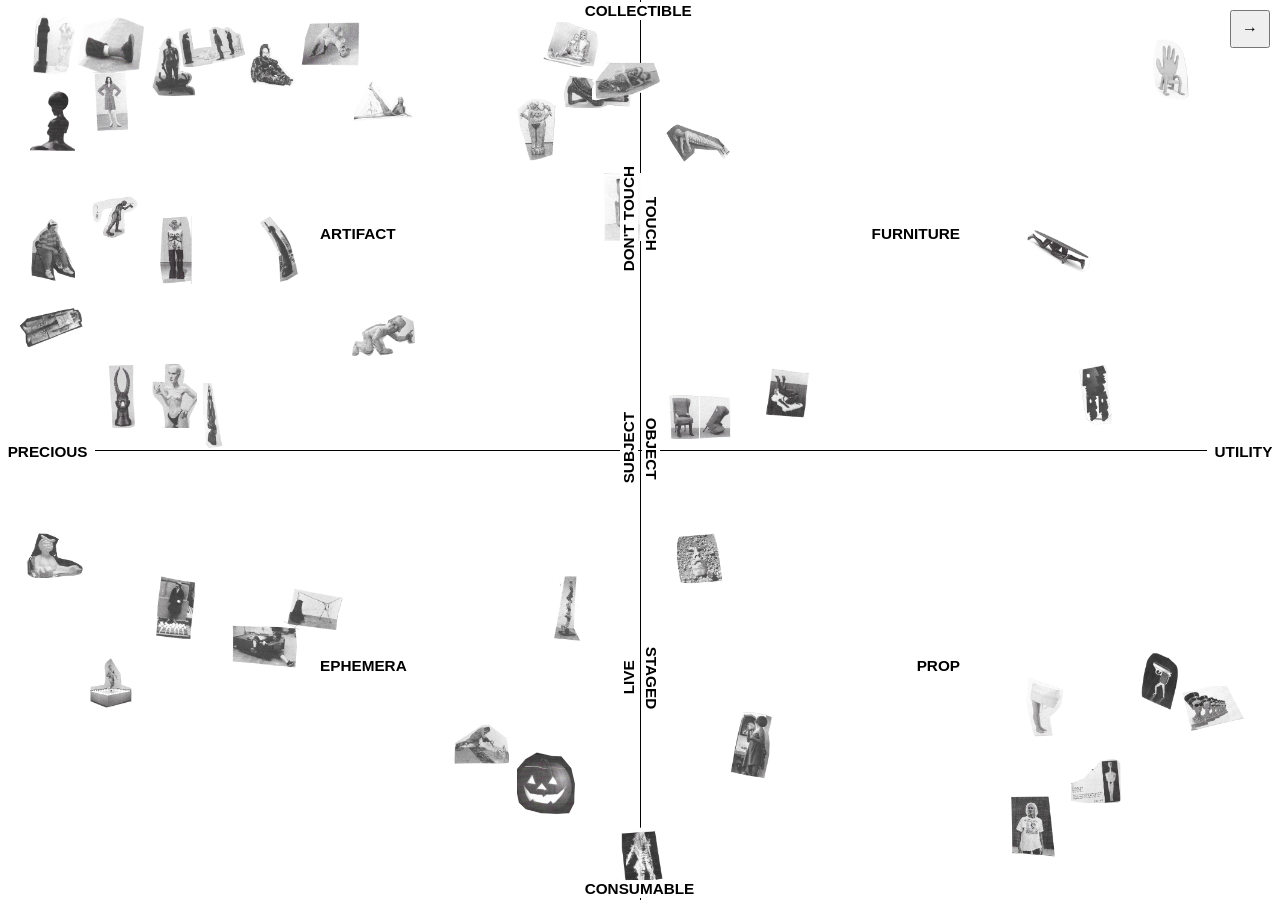
==== index.html @ e72d5163 "updates" ====
<!DOCTYPE html>
<html lang="en">
<head>
    <meta charset="UTF-8">
    <meta name="viewport" content="width=device-width, initial-scale=1.0">
    <title>figure grid</title>
    <link rel="icon" type="image/x-icon" href="images/A_robert gober untitled leg 1989 .png">
    <link rel="stylesheet" href="styles.css">
</head>
<body>
    <!-- DO NOT TOUCH OR DELETE -->

    <button><a href="./about/about.html">→</a></button>
    <div class="container full-viewport-height">
        <!-- Horizontal and vertical lines -->
        <div class="horizontal-line"></div>
        <div class="vertical-line"></div>

        <!-- Text labels on each end of the horizontal line -->
        <div class="label label-left">PRECIOUS</div>
        <div class="label label-right">UTILITY</div>

        <!-- Text labels on each end of the vertical line -->
        <div class="label label-top">COLLECTIBLE</div>
        <div class="label label-bottom">CONSUMABLE</div>

        <!-- Quadrant labels -->
        <div class="quadrant-label top-left">ARTIFACT</div>
        <div class="quadrant-label top-right">FURNITURE</div>
        <div class="quadrant-label bottom-left">EPHEMERA</div>
        <div class="quadrant-label bottom-right">PROP</div>

        <!-- Text labels along the vertical line -->
        <div class="vertical-label vertical-label-touch">TOUCH</div>
        <div class="vertical-label vertical-label-object">OBJECT</div>
        <div class="vertical-label vertical-label-staged">STAGED</div>
        <div class="vertical-label vertical-label-dont-touch">DON'T TOUCH</div>
        <div class="vertical-label vertical-label-subject">SUBJECT</div>
        <div class="vertical-label vertical-label-live">LIVE</div>
    </div>
    <!-- DO NOT TOUCH OR DELETE -->


 
<!-- DON'T TOUCH OR DELETE -->
   <!-- Interactive Image Layer -->
   <div class="interactive-container full-viewport-height">
<!-- DON'T TOUCH OR DELETE -->


    <!-- NOW YOU CAN EDIT CLASS IS FOR INTERACTIVE BUTTON LABELS, STYLE IS FOR THE LOCATION WITHIN THE GRID, TITLE AND BODY CAN BE UPDATED WITHIN "", AND CHANGE THE IMG SRC FOR UPLOADING IMAGES FROM THE IMAGES FOLDER -->
    <!-- Section A -->
    <div class="image-container dont-touch object" style="top: 24%; left: 11%;" 
    data-name="Huma Bhaba"
    data-title="receiver" 
    data-year="2018" 
    data-body="When the extraterrestrials make contact with earth, I hope this is what they look like">
        <img src="images/A_Huma Bhaba receiver 2018.png" alt="Image 1-01">
    </div>
    <div class="image-container dont-touch" style="top: 7.5%; left: 6%;"  
    data-name="Charles Ray"
    data-title="Fall '91" 
    data-year="1992" 
    data-body="At least in his slant towards representation, Ray makes the human uncanny">
        <img src="images/A_Charles Ray Fall '91 1992.png" alt="Image 1-02">
    </div>
    <div class="image-container subject dont-touch" style="top: 24%; left: 1.5%;"  
    data-name="Duane Hanson"
    data-title="Man with a Walkman" 
    data-year="1989"
    data-body="Theatric realism">
        <img src="images/A_Duane Hanson Man with a Walkman 1989.png" alt="Image 1-03">
    </div>
    <div class="image-container dont-touch staged" style="top: 33.5%; left: 27.27%;"  
    data-name="Folkert de Jong"
    data-title="The Shooting...at Watou; 1st of July 2006" 
    data-year="2006"
    data-body="This would look good as detritus floating in a flooded relic of a city">
        <img src="images/A_Folkert de Jong The Shooting...at Watou; 1st of July 2006 2006.png" alt="Image 1-04">
    </div>
    <div class="image-container object dont-touch staged"  style="top: 1.2%; left: 14%;"  
    data-name="George Segal"
    data-title="The Costume Party" 
    data-year="1965-67"
    data-body="1970s window display: camp, scene, color, artifice, archetype">
        <img src="images/A_George Segal The Costume Party 1965-67.png" alt="Image 1-05">
    </div>
    <div class="image-container object dont-touch" style="top: 1.2%; left: 6%;"
    data-name="robert gober"  
    data-title="untitled leg" 
    data-year="1989"
    data-body="Endlessly lonely figures">
        <img src="images/A_robert gober untitled leg 1989 .png" alt="Image 1-06">
    </div>
    <div class="image-container subject dont-touch"style="top: 1.2%; left: 42%;" 
    data-name="Jeff Koons"
    data-title="Jeff Koons Michael-Jackson-and-Bubbles"
    data-year="1988" 
    data-body="Jeff Koons is a businessman who trades money for other people to manufactures large objects and then he calls them artworks and trades them for more money">
        <img src="images/A_Jeff Koons Michael-Jackson-and-Bubbles 1988.png" alt="Image 1-07">
    </div>
    <div class="image-container dont-touch"  style="top: 3.5%; left: 11%;"
    data-name="Kiki Smith"  
    data-title="Rapture" 
    data-year="2001"
    data-body="One of first artists I learned about in undergrad when we were all very into feminist archetypes">
        <img src="images/A_Kiki Smith Rapture 2001.png" alt="Image 1-08">
    </div>
    <div class="image-container dont-touch" style="top: 7.4%; left: 27.27%;" 
    data-name="Liz Craft" 
    data-title="Lo Schiaccianoci"
    data-year="2017" 
    data-body="Is this about heterosexuality?">
        <img src="images/A_Liz Craft Lo Schiaccianoci 2017.png" alt="Image 1-09">
    </div>
    <div class="image-container dont-touch" style="top: 1.2%; left: 23.27%;"
    data-name="Louise Bourgeois"  
    data-title="arched figure" 
    data-year="1999"
    data-body="Bourgeois insisted her pieces were not directly engaging feminist discourse but instead inhabited a ‘pre-gender’ zone of inquiry. See questions on Nancy Grossman “Cobb II.”">
        <img src="images/A_louise bourgeois arched figure 1999.png" alt="Image 1-10">
    </div>
    <div class="image-container dont-touch" style="top: 40%; left: 7.27%;"
    data-name="Nancy Grossman"  
    data-title="Cob II" 
    data-year="1977-1980"
    data-body="Nancy Grossman’s insistence about the heads–that they are not men, nor artifacts emerging from BDSM–is a fascinating part of this work to me. I guess it feels like a formal problem. Because she uses forms which connote specificities about gender or about scene, people unconsciously read the works and immediately locate them. From that point, it is hard to have your mind changed about what you’re seeing.">
        <img src="images/A_Nancy Grossman Cob II 1977-1980.png" alt="Image 1-11">
    </div>
    <div class="image-container object dont-touch" style="top: 20.5%; left: 6%;"
    data-name="Nicole Eisenman"  
    data-title="Perpetual Motion Machine" 
    data-year="2019"
    data-body="Finally a bronze figure who isn’t proud, just on their trodden way">
        <img src="images/A_Nicole Eisenman Perpetual Motion Machine 2019.png" alt="Image 1-12">
    </div>
    <div class="image-container dont-touch staged" style="top: 32.5%; left: 1.5%;"
    data-name="Paul Thek"  
    data-title="The Tomb" 
    data-year="1967"
    data-body="Death practice #2">
        <img src="images/A_Paul Thek The Tomb 1967.png" alt="Image 1-13">
    </div>
    <div class="image-container dont-touch staged" style="top: 9.5%; left: 1.5%;" 
    data-name="Simone Leigh" 
    data-title="Jug" 
    data-year="2019"
    data-body="Far beyond representational specificity is where we find pure archetype (no eyes)">
        <img src="images/A_Simone Leigh Jug 2019.png" alt="Image 1-14">
    </div>
    <div class="image-container dont-touch staged" style="top: 42.5%; left: 14%;" 
    data-name="Alison Saar" 
     data-title="Sweeping Beauty" 
     data-year="1997"
     data-body="How long will gendered divisions of domestic labor haunt the world?">
        <img src="images/A_Alison Saar Sweeping Beauty 1997.png" alt="Image 15">
    </div>
    <div class="image-container object dont-touch staged" style="top: 1.2%; left: 1.5%;"  
    data-name="Fred Wilson"
    data-title="The Mete of the Muse" 
    data-year="2006"
    data-body="Poetics of arrangement">
        <img src="images/A_Fred Wilson The Mete of the Muse 2006.png" alt="Image 16">
    </div>
    <div class="image-container subject dont-touch staged" style="top: 40%; left: 11%;"  
    data-name="Greer Lankson"
    data-title="Rachel" 
    data-year="1986"
    data-body="Freaky, creepy, cunty">
        <img src="images/A_Greer Lankson Rachel 1986.png" alt="Image 17">
    </div>
    <div class="image-container dont-touch staged" style="top: 24%; left: 19.27%;" 
    data-name="Hank Willis Thomas" 
    data-title="Ulnity 2019" 
    data-year="2019"
    data-body="while I disagree with the associations between acension and progress, I bike by this almost every day and feel its insistence">
        <img src="images/A_Hank Willis Thomas Unity 2019.png" alt="Image 18">
    </div>
    <div class="image-container object dont-touch staged" style="top: 7%; left: 44%;"  
    data-name="Isabelle Albequerque"
    data-title="An Orgy for Ten People in One Body 2020" 
    data-year="2020"
    data-body="The thin white femme body presented yet again as an idealized object for sexual projection">
        <img src="images/A_Isabelle Albequerque An Orgy for Ten People in One Body 2020.png" alt="Image 19">
    </div>
    <div class="image-container dont-touch staged" style="top: 5.25%; left: 46.27%;"  
    data-name="Josh Kline"
    data-title="Productivity Gains" 
    data-year="2016"
    data-body="Manufacturing beleaguredness">
        <img src="images/A_Josh Kline Productivity Gains 2016.png" alt="Image 20">
    </div>
    <div class="image-container dont-touch staged" style="top: 19.25%; left: 46%;"  
    data-name="Tony Matelli"
    data-title="Figure 1 2015" 
    data-year="2015"
    ddata-body="Über realism (except the flaccid dick is apparently impervious to gravity)">
        <img src="images/A_Tony Matelli Figure 1 2015.png" alt="Image 21">
    </div>
    <div class="image-container dont-touch staged" style="top: 3.5%; left: 19.27%;"  
    data-name="Raul de Nieves"
    data-title="Fina Vision" 
    data-year="2019"
    data-body="Raúl's figures are festive and charming if not totally appeasing ">
        <img src="images/A_Raul de Nieves Fina Vision 2019.png" alt="Image 22">
    </div>
    <div class="image-container dont-touch staged" style="top: 10.5%; left: 39.27%;"  
    data-name="Ruby Neri"
    data-title="Untitled" 
    data-year="2019"
    data-body="A brunette fabricates a legion of blondes">
        <img src="images/A_Ruby Neri Untitled 2019.png" alt="Image 23">
    </div>
    <!-- <div class="image-container object dont-touch staged" style="top: 7%; left: 39.27%;"  
    data-name="Lee Bul"
    data-title="Cyborg W1" 
    data-year="1998"
    data-body="Prescient silhouettes">
        <img src="images/A_Lee Bul Cyborg W1 1998.png" alt="Image 24">
    </div>
    <div class="image-container object dont-touch staged" style="top: 17.5%; left: 39.27%;"  
    data-name="Dustin Yellin"
    data-title="Psychogeography 43" 
    data-year="2014"
    data-body="Cheesy universalist story telling">
        <img src="images/A_Dustin Yellin Psychogeography 43 2014.png" alt="Image 25">
    </div>
    <div class="image-container dont-touch staged" style="top: 1.75%; left: 39.27%;"  
    data-name="Kehinde Wiley"
    data-title="After La Negress 1872" 
    data-year="2007"
    data-body="This statue neighbors the non-profit, United Daughters of the Confederacy which is an organization focused on celebrating womens' efforts towards supporting the Confederate States during the Civil War and is ''saddened that some people find anything connected with the Confederacy to be offensive.''">
        <img src="images/A_Kehinde Wiley After La Negress 1872 2007.png" alt="Image 26">
    </div>
    <div class="image-container dont-touch staged" style="top: 10.5%; left: 39.27%;"  
    data-name="Philip Grausman"
    data-title="Victoria" 
    data-year="2004"
    data-body="Big white woman’s head #2">
        <img src="images/A_Philip Grausman Victoria 2004.png" alt="Image 27">
    </div>
    <div class="image-container dont-touch" style="top: 21%; left: 39.27%;"  
    data-name="HaFoSaFo"
    data-year="1980"
    data-body="Charming millennial icon. R.I.P.">
        <img src="images/A_HaFoSaFo 1980.png" alt="Image 28">
    </div>
    <div class="image-container touch" style="top: 10.5%; left: 39.27%;"  
    data-name=""
    data-title="" 
    data-year=""
    data-body="">
        <img src="images/A_Daniel Roseberry Schiaperelli 2019.png" alt="Image 29">
    </div>
    <div class="image-container touch" style="top: 10.5%; left: 39.27%;"  
    data-name=""
    data-title="" 
    data-year=""
    data-body="">
        <img src="images/A_Zenos Frudakis Freedom 2001.png" alt="Image 30">
    </div>
    <div class="image-container touch" style="top: 10.5%; left: 39.27%;"  
    data-name=""
    data-title="" 
    data-year=""
    data-body="">
        <img src="images/A_Cesar Baldaccini Le Pouce 1965.png" alt="Image 31">
    </div>
    <div class="image-container touch" style="top: 10.5%; left: 39.27%;"  
    data-name=""
    data-title="" 
    data-year=""
    data-body="">
        <img src="images/A_David Shrigley Really Good.2016png.png" alt="Image 32">
    </div>
    <div class="image-container touch" style="top: 10.5%; left: 39.27%;"  
    data-name=""
    data-title="" 
    data-year=""
    data-body="">
        <img src="images/A_Swarovski Ariel 2024.png" alt="Image 33">
    </div>
    <div class="image-container touch" style="top: 10.5%; left: 39.27%;"  
    data-name=""
    data-title="" 
    data-year=""
    data-body="">
        <img src="images/A_Candice Lin Future Sarcophogus 2020.png" alt="Image 34">
    </div>
    <div class="image-container touch" style="top: 10.5%; left: 39.27%;"  
    data-name=""
    data-title="" 
    data-year=""
    data-body="">
        <img src="images/A_Princess Diana Beanie Baby 1997.png" alt="Image 35">
    </div>
    <div class="image-container touch" style="top: 10.5%; left: 39.27%;"  
    data-name=""
    data-title="" 
    data-year=""
    data-body="">
        <img src="images/A_Kiyan Williams State of Freedom (Marsha P. Johnson) 2024.png" alt="Image 36">
    </div>
    <div class="image-container touch" style="top: 10.5%; left: 39.27%;"  
    data-name=""
    data-title="" 
    data-year=""
    data-body="">
        <img src="images/A_Puppies Puppies 2022.png" alt="Image 37">
    </div>
    <div class="image-container touch" style="top: 10.5%; left: 39.27%;"  
    data-name=""
    data-title="" 
    data-year=""
    data-body="">
        <img src="images/A_Jaume Plensa Anna 2014.png" alt="Image 38">
    </div>
    <div class="image-container touch" style="top: 10.5%; left: 39.27%;"  
    data-name=""
    data-title="" 
    data-year=""
    data-body="">
        <img src="images/A_Mark Manders The Absence of Mark Manders 2020.png" alt="Image 39">
    </div>
    <div class="image-container touch" style="top: 10.5%; left: 39.27%;"  
    data-name=""
    data-title="" 
    data-year=""
    data-body="">
        <img src="images/A_Henry Moore Large Reclining Figure 1984.png" alt="Image 40">
    </div>
    <div class="image-container touch" style="top: 10.5%; left: 39.27%;"  
    data-name=""
    data-title="" 
    data-year=""
    data-body="">
        <img src="images/A_John Ahearn Salina 1982.png" alt="Image 40">
    </div>
    <div class="image-container touch" style="top: 10.5%; left: 39.27%;"  
    data-name="Liza Lou"
    data-title="" 
    data-year=""
    data-body="">
        <img src="images/A_Lisa Lou The Damned 2004.png" alt="Image 40">
    </div>
    <div class="image-container touch" style="top: 10.5%; left: 39.27%;"  
    data-name=""
    data-title="" 
    data-year=""
    data-body="">
        <img src="images/A_Jeffrey Gibson Like Us 2020.png" alt="Image 40">
    </div>
    <div class="image-container touch" style="top: 10.5%; left: 39.27%;"  
    data-name=""
    data-title="" 
    data-year=""
    data-body="">
        <img src="images/A_Lauren Halsey The East Side of South-Central Los Angeles Hieroglyph Prototype Architecture (I) 2022.png" alt="Image 40">
    </div>
    <div class="image-container touch" style="top: 42.5%; left: 27.27%;"  
    data-name="Ugo Rodinone"
    data-title="If there were anywhere but desert. monday" 
    data-year="2000"
    data-body="White men seem sensitive about clowns">
        <img src="images/A_Ugo Rodinone If there were anywhere but desert. monday 2000.png" alt="Image 0">
    </div> 
    <div class="image-container touch" style="top: 10.5%; left: 39.27%;"  
    data-name=""
    data-title="" 
    data-year=""
    data-body="">
        <img src="images/A_Hugh Hayden Eve 2023.png" alt="Image 40">
    </div>
    <div class="image-container touch" style="top: 10.5%; left: 39.27%;"  
    data-name=""
    data-title="" 
    data-year=""
    data-body="">
        <img src="images/A_David Altmejd Crystal System 2019.png" alt="Image 40">
    </div>
    <div class="image-container touch" style="top: 10.5%; left: 39.27%;"  
    data-name=""
    data-title="" 
    data-year=""
    data-body="">
        <img src="images/A_Katharina Frisch Frau mit Hund 2004.png" alt="Image 40">
    </div>
    <div class="image-container touch" style="top: 10.5%; left: 39.27%;"  
    data-name=""
    data-title="" 
    data-year=""
    data-body="">
        <img src="images/A_Karon Davis Stretching Ballerina 2022.png" alt="Image 40">
    </div>
    <div class="image-container touch" style="top: 10.5%; left: 39.27%;"  
    data-name=""
    data-title="" 
    data-year=""
    data-body="">
        <img src="images/A_Jordan Wolfson Female Figure 2014.png" alt="Image 40">
    </div> -->
   
    <!-- Section E -->
    <div class="image-container subject dont-touch live" style="top: 68%; left: 18%;" 
    data-name="Aki Sasamoto" 
    data-title="Centrifugal March"
    data-year="2012"
    data-body="Diagrams that become performances or the other way around">
        <img src="images/E_Aki Sasamoto Centrifugal March 2012.png" alt="Image 2-01"> 
    </div>
    <div class="image-container object dont-touch live" style="top: 64%; left: 42%;"
    data-name="Narcissister"  
    data-title="Totem"
    data-year="2019" 
    data-body="Performing in this piece made me feel like generally audiences are dumb, distracted, and have terrible attention spans">
        <img src="images/E_Narcissister Totem 2019.png" alt="Image 2-02">
    </div>
    <div class="image-container subject touch live" style="top: 64%; left: 11%;"
    data-name="David Hammons"  
    data-title="Bliz-aard Sale" 
    data-year="1983"
    data-body="Art of the encounter 1: money study">
        <img src="images/E_David Hammons Bliz-aard Sale 1983.png" alt="Image 2-03">
    </div>
    <div class="image-container object dont-touch live" style="top: 72%; left: 6%;"
    data-name="Felix Gonzalez Torres"  
    data-title="Untitled (go go dancing platform)"
    data-year="1991" 
    data-body="Felix's most overt body">
        <img src="images/E_Felix Gonzalez Torres Untitled (go go dancing platform) 1991.png" alt="Image 2-04">
    </div>
    <div class="image-container object dont-touch staged" style="top: 58%; left: 1.5%;"
    data-name="Kara Walker"  
    data-title="A Subtlety or the Marvelous Sugar Baby"
    data-year="2014" 
    data-body="When this show was up there was a constant line of people waiting on Kent Avenue. I remember the sun hitting the small molasses-coated sculptures look like they were melting in the sun and crews of white people laughing and taking selfies near the cunt">
        <img src="images/E_Kara Walker A Subtlety or the Marvelous Sugar Baby 2014.png" alt="Image 2-05">
    </div>
    <div class="image-container subject dont-touch live" style="top: 79%; left: 35%;"
    data-name="Richard Serra"  
    data-title="Splashing" 
    data-year="1968"
    data-body="The most adaptable metal is also the most toxic">
        <img src="images/E_Richard Serra Splashing 1968.png" alt="Image 2-06">
    </div>
    <div class="image-container subject dont-touch live" style="top: 64%; left: 22%;"
    data-name="Senga Nengudi"  
    data-title="Studio Performance with RSVP" 
    data-year="1976"
    data-body="Elastic activations">
        <img src="images/E_Senga Nengudi Studio Performance with RSVP 1976.png" alt="Image 2-07">
    </div>
    <div class="image-container object touch live" style="top: 91.5%; left: 47.6%;"
    data-title="Burning Man" 
    data-year="2022"
    data-body="From afar, Burning Man feels like mdma-fueled corporate glamping but have always had affinity towards the ritualized burn as a central event in that world">
        <img src="images/E_Burning Man.png" alt="Image 2-10">
    </div>
 
    <div class="image-container object touch live" style="top: 83.5%; left: 40%;"  
    data-title="Jack O Lantern" 
    data-body="Seasonal">
        <img src="images/E_Jack o Lantern.png" alt="Image 2-00">
    </div>
    <!-- Section F -->
    <div class="image-container object touch staged" style="top: 40%; left: 59%;"  
    data-name="Allen Jones"
    data-title="Chair" 
    data-year="1969"
    data-body="Figurative furniture as a represention of power dynamics aka eroticism as far as I can discern begins with Allen Jones and his controversial and imitable human furniture series ">
        <img src="images/F_Allen Jones Chair 1969.png" alt="Image 3-01">
    </div>
    <!-- <div class="image-container object touch staged" style="top: 40%; left: 59%;"  
    data-title="Allen Jones Chair 1969" 
    data-body="Figurative furniture as a represention of power dynamics aka eroticism as far as I can discern begins with Allen Jones and his controversial and imitable human furniture series ">
        <img src="images/F_alina" alt="Image 3-02">
    </div> -->
    <div class="image-container object touch live" style="top: 42.5%; left: 52%;"
    data-name="Jamie Eisenstein"  
    data-title="Arm Chair"
    data-year="2006" 
    data-body="Serving 2007 in Portland, Oregon vibes">
        <img src="images/F_Jamie Eisenstein Arm Chair 2006.png" alt="Image 3-03">
    </div>
    <div class="image-container object touch staged" style="top: 40%; left: 83%;"  
    data-title="Animate Objects" 
    data-year="2023"
    data-body="I can't picture this looking great in anyone's home">
        <img src="images/F_Animate Objects 2023.png" alt="Image 3-04">
    </div>
    <div class="image-container object touch staged" style="top: 4%; left: 89%;"
    data-name="Chris Wolston"  
    data-title="Temperatures Rising" 
    data-body="Design culture rewards obscurely functional objects as long as they appear to be challenging to construct">
        <img src="images/F_Chris Wolston Temperatures Rising.png" alt="Image 3-05">
    </div>
    <div class="image-container object touch staged" style="top: 24%; left: 80%;" 
    data-name="Dzmitry Samal" 
    data-title="Human Table 2009"
    data-year="2009" 
    data-body="Great for the frat house">
        <img src="images/F_Dzmitry Samal Human Table 2009.png" alt="Image 3-06">
    </div>
    <div class="image-container object dont-touch staged" style="top: 12%; left: 52%;"
    data-name="Catalina Ouyang"  
    data-title="Bitch Bench" 
    data-year="2018"
    data-body="Bitch as in bitching ">
        <img src="images/F_Catalina Ouyang Bitch Bench 2018.png" alt="Image 3-20">
    </div>
    <!-- Section P -->
    <div class="image-container object dont-touch staged" style="top: 72%; left: 88%;" 
    data-name="Laurie Simmons" 
    data-title="The Music of Regret" 
    data-year="2006"
    data-body="Featuring the complex inner workings of life as a high heeled gun">
        <img src="images/P_Laurie Simmons The Music of Regret 2006.png" alt="Image 4-01">
    </div>
    <div class="image-container subject dont-touch staged" style="top: 88%; left: 78%;" 
    data-name="Pippa Garner" 
    data-title="$ell your $elf" 
    data-year="2023"
    data-body="The fact that Pippa had her first institutional art show in her 80's only adds to her appeal">
        <img src="images/P_Pippa Garner $ell your $elf 2023.png" alt="Image 4-02">
    </div>
    <!-- <div class="image-container subject touch staged" style="top: 88%; left: 78%;"  
    data-name="Paul McCarthy" 
    data-title="Masks (Popeye)"
    data-year="1994" 
     data-body="One of the least revolting masks from this series">
        <img src="images/P_Paul" alt="Image 4-03">
    </div> -->
    <div class="image-container subject dont-touch staged" style="top: 75%; left: 92%;"
    data-name="Isa Genzken"  
    data-title="Nofretete" 
    data-year="2014"
    data-body="The idol becomes an icon becomes a mascot becomes a model">
        <img src="images/P_Isa Genzken Nofretete 2014.png" alt="Image 4-05">
    </div>
    <div class="image-container object touch staged" style="top: 83%; left: 83%;" 
    data-name="Gala Committee" 
    data-title="Cycladic Idol" 
    data-year="1998"
    data-body="The Gala Committee’s Melrose Place prop fabrication project is 100% goals. Perfect equilibrium between a DIY conceptualism and a high art fabrication.">
        <img src="images/P_Gala Committee Cycladic Idol 1998.png" alt="Image 4-06">
    </div>
    <div class="image-container touch staged" style="top: 58%; left: 52%;"  
    data-name="David Wojnarowicz"
    data-title="Untitled (Face in Dirt)" 
    data-year="1991"
    data-body="Gallup, NM. Rehearsing death. Taken May 1991, David died September 1992.">
        <img src="images/P_David Wojnarowicz Untitled (Face in Dirt) 1991.png" alt="Image 4-07">
    </div>
    <div class="image-container dont-touch staged" style="top: 79%; left: 56%;"  
    data-name="Cindy Sherman"
    data-title="Untitled Film Still #2"
    data-year="1977"
    data-body="Having been raised in a house where most of the movies I watched were from the 1950’s, this body of work opened up some previously foreclosed information; The femme protagonist didn't 'wake up like this' but is instead an aesthetically controlled entity. ">
        <img src="images/P_Cindy Sherman Untitled Film Still no2 1977.png" alt="Image 4-08">
    </div>
    <div class="image-container object touch live" style="top: 75%; left: 79%;"  
    data-name="Erwin Wurm"
    data-title="One Minute Sculpture" 
    data-year="1997"
    data-body="1 minute sculptures feels like what art will be in the apocalypse, but euphorically so">
        <img src="images/P_Erwin Wurm One Minute Sculpture 1997.png" alt="Image 4-00">
    </div>
</div>
 


<!-- DON'T TOUCH OR DELETE -->
      <!-- Center Display for Hover -->
      <div class="center-display">
        <div class="center-content">
            <div class="image-wrapper">
                <img id="center-image" src="" alt="center image">
            </div>
            <div class="text-background">
            <p id="center-name"></p>
            <p id="center-title"></p>
            <p id="center-year"></p>
            <p id="center-body"></p>
            </div>
        </div>
    </div>
<!-- DON'T TOUCH OR DELETE -->    
    

  
<!-- DON'T TOUCH OR DELETE -->
    <script src="script.js"></script>
    <script src="select.js"></script>
<!-- DON'T TOUCH OR DELETE -->
</body>
</html>
---- styles.css ----
* {
    margin: 0;
    padding: 0;
    box-sizing: border-box;
}

html, body {
    height: 100%;
    width: 100%;
    display: flex;
    overflow: hidden; /* Prevent scrollbars */
    font-family: Helvetica, Arial, sans-serif;
}

button {
    position: absolute;
    top: 10px;
    right: 10px;
    padding: 8px 10px;
    font-size: 16px;
    cursor: pointer;
    z-index: 10;
}

a {
    text-decoration: none;
    color: black;
  }

#container {
    display: flex;
    width: 100vw;
    height: 100vh;
    overflow: hidden;
    position: relative;
}

.page {
    transition: all 0.5s ease-in-out;
    height: 100%;
}
.left {
    width: 100%; /* Default full width */
    display: flex;
    justify-content: center;
    align-items: center;
}

.right {
    width: 0; /* Initially hidden */
    background-color: #2196f3;
    display: flex;
    justify-content: center;
    align-items: center;
    overflow: hidden;
    
}

/* Active state for pages */
.page.active.left {
    width: 100%; /* Shrinks to 70% width */
}

.page.active.right {
    width: 30%; /* Expands to 30% width */
    visibility: visible; /* Ensure it's visible */
    padding: 5%;
}

.content {
    padding: 20px;
    color: white;
    text-align: center;
}

.container {
    position: relative;
    width: 100vw;
    height: 100vh;
}

/* Ensure the text labels are above the image containers */
.label, .vertical-label {
    position: absolute;
    font-size: 1.7vmin;
    font-family: Helvetica, Arial, sans-serif;
    font-weight: 600;
    color: black;
    background-color: white;
    padding: 0 0.5em;
    z-index: 3; /* Higher than images */
    pointer-events: auto; /* Enable click events */
    -webkit-user-select: none; /* For Safari */
    -moz-user-select: none;    /* For Firefox */
    -ms-user-select: none;     /* For IE and Edge */
    user-select: none;         /* Standard */
}

/* Change the text selection color for the rest of the page */
::selection {
    background-color: white;
    color: black;
}

/* Horizontal Line */
.horizontal-line {
    position: absolute;
    top: 50%;
    left: 0;
    width: 100%;
    height: 1px;
    background-color: black;
}

/* Vertical Line */
.vertical-line {
    position: absolute;
    top: 0;
    left: 50%;
    height: 100%;
    width: 1px;
    background-color: black;
}



/* Text labels on the ends of the horizontal and vertical lines */
.label-left {
    top: calc(50% - 0.75vmin);
    left: 0;
}

.label-right {
    top: calc(50% - 0.75vmin);
    right: 0;
}

.label-top {
    left: calc(50% - 7vmin);
    top: .2%;
}

.label-bottom {
    left: calc(50% - 7vmin);
    bottom: .2%;
}

/* Quadrant labels */
.quadrant-label {
    position: absolute;
    font-size: 1.7vmin;
    font-family: Helvetica, Arial, sans-serif;
    font-weight: 600;
    color: black;
    pointer-events: none; /* Disable interaction with this layer */
}

/* Top Left Quadrant */
.quadrant-label.top-left {
    top: 25%;
    left: 25%;
}

/* Top Right Quadrant */
.quadrant-label.top-right {
    top: 25%;
    right: 25%;
}

/* Bottom Left Quadrant */
.quadrant-label.bottom-left {
    bottom: 25%;
    left: 25%;
}

/* Bottom Right Quadrant */
.quadrant-label.bottom-right {
    bottom: 25%;
    right: 25%;
}

/* Text labels along the vertical line */
.vertical-label {
    position: absolute;
    font-size: 1.7vmin;
    font-family: Helvetica, Arial, sans-serif;
    font-weight: 600;
    color: black;
    cursor: pointer;
    transform-origin: left center;
    transition: color .3s ease;
}

/* Hover effect for pointer and color change */
.vertical-label:hover {
    cursor: pointer;
}

/* Specific label positions and rotations */
.vertical-label-touch {
    left: calc(50% + 1.25vmin); /* Adjust distance from vertical line */
    top: calc(25% - 5vmin);  /* Adjust vertical position */
    transform: rotate(90deg); /* Rotate text to the left (clockwise) */
}

.vertical-label-touch:hover {
    color: #4982cf;
}


.vertical-label-object {
    left: calc(50% + 1.25vmin); /* Adjust distance from vertical line */
    top: calc(50% - 5.5vmin); /* Adjust vertical position */
    transform: rotate(90deg); /* Rotate text to the left (clockwise) */
}

.vertical-label-object:hover {
    color: #00aa93;
}


.vertical-label-staged {
    left: calc(50% + 1.25vmin); /* Adjust distance from vertical line */
    top: calc(75% - 5vmin);  /* Adjust vertical position */
    transform: rotate(90deg); /* Rotate text to the left (clockwise) */
}

.vertical-label-staged:hover {
   color:orchid;
}

.vertical-label-dont-touch {
    left: calc(50% - 1.25vmin); /*Adjust distance from vertical line */
    top: calc(25% + 5vmin);   /* Adjust vertical position */
    transform: rotate(-90deg); /* Rotate text to the right (counterclockwise) */
}

.vertical-label-dont-touch:hover {
color:#d2515e;
}

.vertical-label-subject {
    left: calc(50% - 1.25vmin); /* Adjust distance from vertical line */
    top: calc(50% + 3.5vmin); /* Adjust vertical position */
    transform: rotate(-90deg); /* Rotate text to the right (counterclockwise) */
}

.vertical-label-subject:hover {
    color: #ffb511;
}

.vertical-label-live {
    left: calc(50% - 1.25vmin); /* Adjust distance from vertical line */
    top: calc(75% + 2vmin);  /* Adjust vertical position */
    transform: rotate(-90deg); /* Rotate text to the right (counterclockwise) */
}

.vertical-label-live:hover {
color: tan;
}
/* Active button style */
.vertical-label-subject.active {
    color: #ffb511;
}

.vertical-label-live.active {
    color: tan;
}

.vertical-label-dont-touch.active {
    color:#d2515e;
    }

.vertical-label-staged.active {
   color:orchid;
}
.vertical-label-object.active {
    color: #00aa93;
}

.vertical-label-touch.active{
    color: #4982cf;
}


/* Default button style */
.vertical-label {
    cursor: pointer;
    transition: background-color 0.3s ease, color 0.3s ease;
}



/* Center Display for Hover */
.center-display {
    display: none; /* Initially hidden */
    flex-direction: column;
    align-items: center;
    justify-content: center;
    position: fixed;
    top: 50%;
    left: 50%;
    transform: translate(-50%, -50%);
    text-align: center;
    z-index: 5;
    pointer-events: none;
}


.center-content {
    display: flex;
    flex-direction: column;
    align-items: center; /* Center-align all content */
    gap: 8px; /* Consistent gap between elements */
}

.image-wrapper {
    height: 65vmin; /* Adjust the size of the container */
    aspect-ratio: 2 / 1; /* Maintains a square aspect ratio */
    display: flex;
    justify-content: center;
    align-items: center;
    overflow: hidden;
}
.image-wrapper img {
    width: auto;
    height: 100%;
    object-fit: contain; /* Ensures the image scales without cropping */
}

/* .center-display img {
    width: 65vmin;
    height: 65vmin;
    object-fit: contain;
} */

.text-background {
    padding: 1.25%;
    background-color: white;
}

#center-name {
    font-size: 2.5vmin;
    font-family: Helvetica, Arial, sans-serif;
    font-weight: bold;
    /* margin-bottom: 0.2em; */
    color: black;
}

#center-title {
    font-size: 2.5vmin;
    font-family: Helvetica, Arial, sans-serif;
    font-style: italic;
    font-weight: bold;
    /* margin-bottom: 0.2em; */
    color: black;
}

#center-year {
    font-size: 2.5vmin;
    font-family: Helvetica, Arial, sans-serif;
    font-weight: bold;
    margin-bottom: 0.2em;
    color: black;
}

#center-body {
    font-size: 2.2vmin;
    font-family: Helvetica, Arial, sans-serif;
    /* font-weight: bold; */
    color: black;
    max-width: 40vw;
    margin: 2.5%;
}


#center-title, #center-body {
    margin: 0; /* Remove margin */
    line-height: 1.3;
}

/* Second Layer: Interactive Images*/
.interactive-container {
    position: absolute;
    width: 100vw;
    height: 100vh;
    top: 0;
    left: 0;
    z-index: 0; /* Ensure it is below the text labels */
    pointer-events: none; /* Disable interaction with this layer */
}

.image-container {
    position: absolute;
    width: 7.5vmin; /* Updated size */
    height: 7.5vmin; /* Updated size */
    pointer-events: all;
    z-index: 2; /* Ensure images are below text labels */
}

.image-container img {
    width: 100%;
    height: 100%;
    object-fit: contain;
    transition: filter 0.3s ease; /* Smooth transition for hue change */
}


.full-viewport-height {
    height: 100vh;
  }

@supports (height: 100dvh) {
    .full-viewport-height {
      height: 100dvh;
    }
  }


/* Media query for mobile view */
@media only screen and (max-width: 900px) {
    .label, .vertical-label {
        font-size: 2.2vmin; 
    }
    .label-top {
        left: calc(50% - 9vmin);
        top: .2%;
    }
    
    .label-bottom {
        left: calc(50% - 9vmin);
        bottom: .2%;
    }

    .quadrant-label {
        font-size: 2.2vmin;
    }
    .vertical-label {
        font-size: 2.2vmin;
    }

    .center-display img {
        width: 70vmin;
        height: 70vmin;
    }
    
    .center-display p {
        font-size: 2.8vmin;
    }

    .vertical-label-touch {
        top: calc(25% - 8vmin);  /* Adjust vertical position */
    }
    
  
    
    .vertical-label-object {
        top: calc(50% - 6.5vmin); /* Adjust vertical position */
    }
    
    .vertical-label-staged {
        top: calc(75% - 6vmin);  /* Adjust vertical position */
    }

    .vertical-label-dont-touch {
        top: calc(25% + 6vmin);   /* Adjust vertical position */
      }
    

    .vertical-label-subject {
        top: calc(50% + 4.5vmin); /* Adjust vertical position */
     }

    
    .vertical-label-live {
        top: calc(75% + 3vmin);  /* Adjust vertical position */
        }

#center-body {
            max-width: 60vw;
        }
    
}
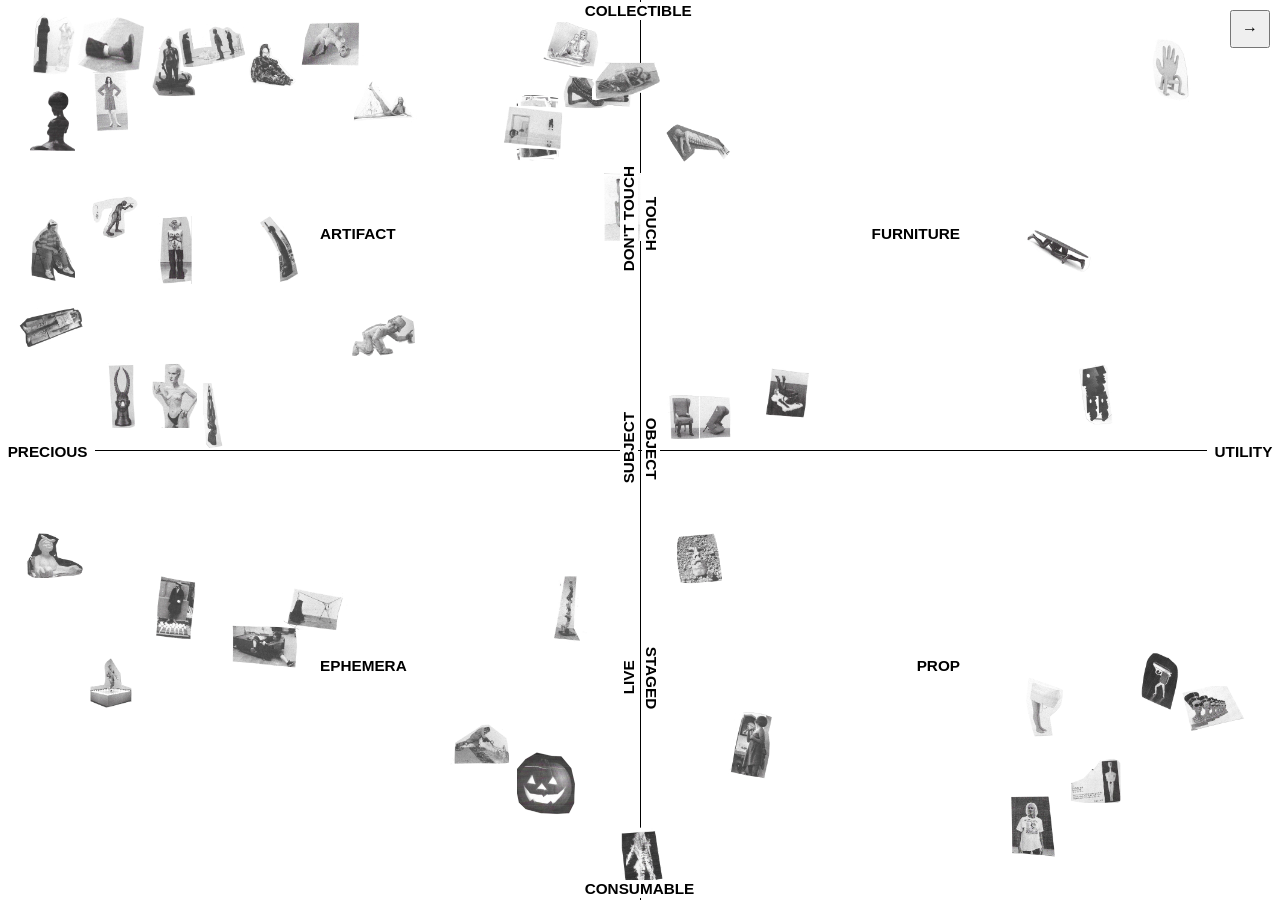
==== commit 86c4b98e: "format" ====
--- a/index.html
+++ b/index.html
@@ -450,18 +450,193 @@
     data-body="Elastic activations">
         <img src="images/E_Senga Nengudi Studio Performance with RSVP 1976.png" alt="Image 2-07">
     </div>
+    <div class="image-container touch" style="top: 10.5%; left: 39.27%;"  
+    data-name=""
+    data-title="" 
+    data-year=""
+    data-body="">
+        <img src="images/E_Tino Sehgal Kiss 2003.png" alt="Image 2-08">
+    </div> 
+    <div class="image-container touch" style="top: 10.5%; left: 39.27%;"  
+    data-name=""
+    data-title="" 
+    data-year=""
+    data-body="">
+        <img src="images/E_Trisha Brown Walking on the Wall 1971.png" alt="Image 2-09">
+    </div> <div class="image-container touch" style="top: 10.5%; left: 39.27%;"  
+    data-name=""
+    data-title="" 
+    data-year=""
+    data-body="">
+        <img src="images/E_Tom Friedman Untitled 1996.png" alt="Image 2-10">
+    </div> <div class="image-container touch" style="top: 10.5%; left: 39.27%;"  
+    data-name=""
+    data-title="" 
+    data-year=""
+    data-body="">
+        <img src="images/E_Trisha Brown Walking on the Wall 1971.png" alt="Image 2-11">
+    </div> <div class="image-container touch" style="top: 10.5%; left: 39.27%;"  
+    data-name=""
+    data-title="" 
+    data-year=""
+    data-body="">
+        <img src="images/E_Yoko Ono Cut Piece 1964.png" alt="Image 2-12">
+    </div> <div class="image-container touch" style="top: 10.5%; left: 39.27%;"  
+    data-name=""
+    data-title="" 
+    data-year=""
+    data-body="">
+        <img src="images/E_Pope L. Great White Way 2001-2009.png" alt="Image 2-13">
+    </div> <div class="image-container touch" style="top: 10.5%; left: 39.27%;"  
+    data-name=""
+    data-title="" 
+    data-year=""
+    data-body="">
+        <img src="images/E_Marina Abromovic and Ulay Relation in Time 1977_2010.png" alt="Image 2-14">
+    </div> <div class="image-container touch" style="top: 10.5%; left: 39.27%;"  
+    data-name=""
+    data-title="" 
+    data-year=""
+    data-body="">
+        <img src="images/E_Ana Mendieta Silhueta Series.png" alt="Image 2-15">
+    </div> <div class="image-container touch" style="top: 10.5%; left: 39.27%;"  
+    data-name=""
+    data-title="" 
+    data-year=""
+    data-body="">
+        <img src="images/E_Carolee Schneeman Up to and Including Her Limits 1973.png" alt="Image 2-16">
+    </div> <div class="image-container touch" style="top: 10.5%; left: 39.27%;"  
+    data-name=""
+    data-title="" 
+    data-year=""
+    data-body="">
+        <img src="images/E_Urs Fischer Standing Julian 2015.png" alt="Image 2-17">
+    </div> 
+    <div class="image-container touch" style="top: 10.5%; left: 39.27%;"  
+    data-name=""
+    data-title="" 
+    data-year=""
+    data-body="">
+        <img src="images/E_Anne Imhof Faust 2017.png" alt="Image 2-18">
+    </div> 
     <div class="image-container object touch live" style="top: 91.5%; left: 47.6%;"
     data-title="Burning Man" 
     data-year="2022"
     data-body="From afar, Burning Man feels like mdma-fueled corporate glamping but have always had affinity towards the ritualized burn as a central event in that world">
         <img src="images/E_Burning Man.png" alt="Image 2-10">
     </div>
+    <!-- <div class="image-container touch" style="top: 10.5%; left: 39.27%;"  
+    data-name=""
+    data-title="" 
+    data-year=""
+    data-body="">
+        <img src="images/E_Adrian Piper Catalysis IV 1970.png" alt="Image 2-17">
+    </div> 
+    <div class="image-container touch" style="top: 10.5%; left: 39.27%;"  
+    data-name=""
+    data-title="" 
+    data-year=""
+    data-body="">
+        <img src="images/E_" alt="Image 2-17">
+    </div> 
+    <div class="image-container touch" style="top: 10.5%; left: 39.27%;"  
+    data-name=""
+    data-title="" 
+    data-year=""
+    data-body="">
+        <img src="images/E_" alt="Image 2-17">
+    </div> 
+    <div class="image-container touch" style="top: 10.5%; left: 39.27%;"  
+    data-name=""
+    data-title="" 
+    data-year=""
+    data-body="">
+        <img src="images/E_" alt="Image 2-17">
+    </div> 
+    <div class="image-container touch" style="top: 10.5%; left: 39.27%;"  
+    data-name=""
+    data-title="" 
+    data-year=""
+    data-body="">
+        <img src="images/E_" alt="Image 2-17">
+    </div> 
+    <div class="image-container touch" style="top: 10.5%; left: 39.27%;"  
+    data-name=""
+    data-title="" 
+    data-year=""
+    data-body="">
+        <img src="images/E_" alt="Image 2-17">
+    </div> 
+    <div class="image-container touch" style="top: 10.5%; left: 39.27%;"  
+    data-name=""
+    data-title="" 
+    data-year=""
+    data-body="">
+        <img src="images/E_" alt="Image 2-17">
+    </div> 
+    <div class="image-container touch" style="top: 10.5%; left: 39.27%;"  
+    data-name=""
+    data-title="" 
+    data-year=""
+    data-body="">
+        <img src="images/E_" alt="Image 2-17">
+    </div> 
+    <div class="image-container touch" style="top: 10.5%; left: 39.27%;"  
+    data-name=""
+    data-title="" 
+    data-year=""
+    data-body="">
+        <img src="images/E_" alt="Image 2-17">
+    </div> 
+    <div class="image-container touch" style="top: 10.5%; left: 39.27%;"  
+    data-name=""
+    data-title="" 
+    data-year=""
+    data-body="">
+        <img src="images/E_" alt="Image 2-17">
+    </div>  -->
  
     <div class="image-container object touch live" style="top: 83.5%; left: 40%;"  
     data-title="Jack O Lantern" 
     data-body="Seasonal">
         <img src="images/E_Jack o Lantern.png" alt="Image 2-00">
     </div>
+    <!-- <div class="image-container touch" style="top: 10.5%; left: 39.27%;"  
+    data-name=""
+    data-title="" 
+    data-year=""
+    data-body="">
+        <img src="images/E_" alt="Image 2-17">
+    </div> 
+    <div class="image-container touch" style="top: 10.5%; left: 39.27%;"  
+    data-name=""
+    data-title="" 
+    data-year=""
+    data-body="">
+        <img src="images/E_" alt="Image 2-17">
+    </div> 
+    <div class="image-container touch" style="top: 10.5%; left: 39.27%;"  
+    data-name=""
+    data-title="" 
+    data-year=""
+    data-body="">
+        <img src="images/E_" alt="Image 2-17">
+    </div> 
+    <div class="image-container touch" style="top: 10.5%; left: 39.27%;"  
+    data-name=""
+    data-title="" 
+    data-year=""
+    data-body="">
+        <img src="images/E_" alt="Image 2-17">
+    </div> 
+    <div class="image-container touch" style="top: 10.5%; left: 39.27%;"  
+    data-name=""
+    data-title="" 
+    data-year=""
+    data-body="">
+        <img src="images/E_" alt="Image 2-17">
+    </div>  -->
+
     <!-- Section F -->
     <div class="image-container object touch staged" style="top: 40%; left: 59%;"  
     data-name="Allen Jones"
@@ -493,7 +668,7 @@
     data-title="Temperatures Rising" 
     data-body="Design culture rewards obscurely functional objects as long as they appear to be challenging to construct">
         <img src="images/F_Chris Wolston Temperatures Rising.png" alt="Image 3-05">
-    </div>
+    </div> 
     <div class="image-container object touch staged" style="top: 24%; left: 80%;" 
     data-name="Dzmitry Samal" 
     data-title="Human Table 2009"
@@ -501,6 +676,97 @@
     data-body="Great for the frat house">
         <img src="images/F_Dzmitry Samal Human Table 2009.png" alt="Image 3-06">
     </div>
+    <!-- <div class="image-container touch" style="top: 10.5%; left: 39.27%;"  
+    data-name=""
+    data-title="" 
+    data-year=""
+    data-body="">
+    <img src="images/F_" alt="Image 3-00">
+    </div>
+    <div class="image-container touch" style="top: 10.5%; left: 39.27%;"  
+    data-name=""
+    data-title="" 
+    data-year=""
+    data-body="">
+    <img src="images/F_" alt="Image 3-00">
+    </div>
+    <div class="image-container touch" style="top: 10.5%; left: 39.27%;"  
+    data-name=""
+    data-title="" 
+    data-year=""
+    data-body="">
+    <img src="images/F_" alt="Image 3-00">
+    </div>
+    <div class="image-container touch" style="top: 10.5%; left: 39.27%;"  
+    data-name=""
+    data-title="" 
+    data-year=""
+    data-body="">
+    <img src="images/F_" alt="Image 3-00">
+    </div>
+    <div class="image-container touch" style="top: 10.5%; left: 39.27%;"  
+    data-name=""
+    data-title="" 
+    data-year=""
+    data-body="">
+    <img src="images/F_" alt="Image 3-00">
+    </div>
+    <div class="image-container touch" style="top: 10.5%; left: 39.27%;"  
+    data-name=""
+    data-title="" 
+    data-year=""
+    data-body="">
+    <img src="images/F_" alt="Image 3-00">
+    </div>
+    <div class="image-container touch" style="top: 10.5%; left: 39.27%;"  
+    data-name=""
+    data-title="" 
+    data-year=""
+    data-body="">
+    <img src="images/F_" alt="Image 3-00">
+    </div>
+    <div class="image-container touch" style="top: 10.5%; left: 39.27%;"  
+    data-name=""
+    data-title="" 
+    data-year=""
+    data-body="">
+    <img src="images/F_" alt="Image 3-00">
+    </div>
+    <div class="image-container touch" style="top: 10.5%; left: 39.27%;"  
+    data-name=""
+    data-title="" 
+    data-year=""
+    data-body="">
+    <img src="images/F_" alt="Image 3-00">
+    </div>
+    <div class="image-container touch" style="top: 10.5%; left: 39.27%;"  
+    data-name=""
+    data-title="" 
+    data-year=""
+    data-body="">
+    <img src="images/F_" alt="Image 3-00">
+    </div>
+    <div class="image-container touch" style="top: 10.5%; left: 39.27%;"  
+    data-name=""
+    data-title="" 
+    data-year=""
+    data-body="">
+    <img src="images/F_" alt="Image 3-00">
+    </div>
+    <div class="image-container touch" style="top: 10.5%; left: 39.27%;"  
+    data-name=""
+    data-title="" 
+    data-year=""
+    data-body="">
+    <img src="images/F_" alt="Image 3-00">
+    </div>
+    <div class="image-container touch" style="top: 10.5%; left: 39.27%;"  
+    data-name=""
+    data-title="" 
+    data-year=""
+    data-body="">
+    <img src="images/F_" alt="Image 3-00">
+    </div> -->
     <div class="image-container object dont-touch staged" style="top: 12%; left: 52%;"
     data-name="Catalina Ouyang"  
     data-title="Bitch Bench" 
@@ -508,6 +774,91 @@
     data-body="Bitch as in bitching ">
         <img src="images/F_Catalina Ouyang Bitch Bench 2018.png" alt="Image 3-20">
     </div>
+    <!-- <div class="image-container touch" style="top: 10.5%; left: 39.27%;"  
+    data-name=""
+    data-title="" 
+    data-year=""
+    data-body="">
+    <img src="images/F_" alt="Image 3-00">
+    </div>
+    <div class="image-container touch" style="top: 10.5%; left: 39.27%;"  
+    data-name=""
+    data-title="" 
+    data-year=""
+    data-body="">
+    <img src="images/F_" alt="Image 3-00">
+    </div>
+    <div class="image-container touch" style="top: 10.5%; left: 39.27%;"  
+    data-name=""
+    data-title="" 
+    data-year=""
+    data-body="">
+    <img src="images/F_" alt="Image 3-00">
+    </div>
+    <div class="image-container touch" style="top: 10.5%; left: 39.27%;"  
+    data-name=""
+    data-title="" 
+    data-year=""
+    data-body="">
+    <img src="images/F_" alt="Image 3-00">
+    </div>
+    <div class="image-container touch" style="top: 10.5%; left: 39.27%;"  
+    data-name=""
+    data-title="" 
+    data-year=""
+    data-body="">
+    <img src="images/F_" alt="Image 3-00">
+    </div>
+    <div class="image-container touch" style="top: 10.5%; left: 39.27%;"  
+    data-name=""
+    data-title="" 
+    data-year=""
+    data-body="">
+    <img src="images/F_" alt="Image 3-00">
+    </div>
+    <div class="image-container touch" style="top: 10.5%; left: 39.27%;"  
+    data-name=""
+    data-title="" 
+    data-year=""
+    data-body="">
+    <img src="images/F_" alt="Image 3-00">
+    </div>
+    <div class="image-container touch" style="top: 10.5%; left: 39.27%;"  
+    data-name=""
+    data-title="" 
+    data-year=""
+    data-body="">
+    <img src="images/F_" alt="Image 3-00">
+    </div>
+    <div class="image-container touch" style="top: 10.5%; left: 39.27%;"  
+    data-name=""
+    data-title="" 
+    data-year=""
+    data-body="">
+    <img src="images/F_" alt="Image 3-00">
+    </div>
+    <div class="image-container touch" style="top: 10.5%; left: 39.27%;"  
+    data-name=""
+    data-title="" 
+    data-year=""
+    data-body="">
+    <img src="images/F_" alt="Image 3-00">
+    </div>
+    <div class="image-container touch" style="top: 10.5%; left: 39.27%;"  
+    data-name=""
+    data-title="" 
+    data-year=""
+    data-body="">
+    <img src="images/F_" alt="Image 3-00">
+    </div>
+    <div class="image-container touch" style="top: 10.5%; left: 39.27%;"  
+    data-name=""
+    data-title="" 
+    data-year=""
+    data-body="">
+    <img src="images/F_" alt="Image 3-00">
+    </div> -->
+
     <!-- Section P -->
     <div class="image-container object dont-touch staged" style="top: 72%; left: 88%;" 
     data-name="Laurie Simmons" 
@@ -551,20 +902,237 @@
     data-body="Gallup, NM. Rehearsing death. Taken May 1991, David died September 1992.">
         <img src="images/P_David Wojnarowicz Untitled (Face in Dirt) 1991.png" alt="Image 4-07">
     </div>
+    <!-- <div class="image-container touch" style="top: 10.5%; left: 39.27%;"  
+    data-name="Martha Rosler"
+    data-title="Semiotics of the Kitchen" 
+    data-year="1975"
+    data-body="Seminal chef">
+    <img src="images/P_Martha Rosler Semiotics of the Kitchen 1975.png" alt="Image 4-08">
+    </div> -->
     <div class="image-container dont-touch staged" style="top: 79%; left: 56%;"  
     data-name="Cindy Sherman"
     data-title="Untitled Film Still #2"
     data-year="1977"
     data-body="Having been raised in a house where most of the movies I watched were from the 1950’s, this body of work opened up some previously foreclosed information; The femme protagonist didn't 'wake up like this' but is instead an aesthetically controlled entity. ">
-        <img src="images/P_Cindy Sherman Untitled Film Still no2 1977.png" alt="Image 4-08">
-    </div>
+        <img src="images/P_Cindy Sherman Untitled Film Still no2 1977.png" alt="Image 4-09">
+    </div>
+    <!-- <div class="image-container touch" style="top: 10.5%; left: 39.27%;"  
+    data-name=""
+    data-title="" 
+    data-year=""
+    data-body="">
+    <img src="images/P_Vanessa Beecroft VB16 1999.png" alt="Image 4-10">
+    </div>
+    <div class="image-container touch" style="top: 10.5%; left: 39.27%;"  
+    data-name=""
+    data-title="" 
+    data-year=""
+    data-body="">
+    <img src="images/P_Rachel Harrison Alexander the Great 2007.png" alt="Image 4-11">
+    </div>
+    <div class="image-container touch" style="top: 10.5%; left: 39.27%;"  
+    data-name=""
+    data-title="" 
+    data-year=""
+    data-body="">
+    <img src="images/P_Meredith Cadaver Body.png" alt="Image 4-12">
+    </div>
+    <div class="image-container touch" style="top: 10.5%; left: 39.27%;"  
+    data-name=""
+    data-title="" 
+    data-year=""
+    data-body="">
+    <img src="images/P_Blow Up Doll.png" alt="Image 4-13">
+    </div>
+    <div class="image-container touch" style="top: 10.5%; left: 39.27%;"  
+    data-name=""
+    data-title="" 
+    data-year=""
+    data-body="">
+    <img src="images/P_Madame Tussards Wax Museum Marilyn Monroe.png" alt="Image 4-14">
+    </div>
+    <div class="image-container touch" style="top: 10.5%; left: 39.27%;"  
+    data-name=""
+    data-title="" 
+    data-year=""
+    data-body="">
+    <img src="images/P_Nikki S Lee Part 2 2003.png" alt="Image 4-15">
+    </div>
+    <div class="image-container touch" style="top: 10.5%; left: 39.27%;"  
+    data-name=""
+    data-title="" 
+    data-year=""
+    data-body="">
+    <img src="images/P_Bruce Nauman Self Portrait as a Fountain 1966.png" alt="Image 4-16">
+    </div>
+    <div class="image-container touch" style="top: 10.5%; left: 39.27%;"  
+    data-name=""
+    data-title="" 
+    data-year=""
+    data-body="">
+    <img src="images/P_Newborn.png" alt="Image 4-17">
+    </div>
+    <div class="image-container touch" style="top: 10.5%; left: 39.27%;"  
+    data-name=""
+    data-title="" 
+    data-year=""
+    data-body="">
+    <img src="images/P_matthew barney.png" alt="Image 4-18">
+    </div>
+    <div class="image-container touch" style="top: 10.5%; left: 39.27%;"  
+    data-name=""
+    data-title="" 
+    data-year=""
+    data-body="">
+    <img src="images/P_Andrea Fraser Untitled 2003.png" alt="Image 4-19">
+    </div>
+    <div class="image-container touch" style="top: 10.5%; left: 39.27%;"  
+    data-name=""
+    data-title="" 
+    data-year=""
+    data-body="">
+    <img src="images/P_Eleanor Antin Carving a Traditional Sculpture 1972.png" alt="Image 4-20">
+    </div>
+    <div class="image-container touch" style="top: 10.5%; left: 39.27%;"  
+    data-name=""
+    data-title="" 
+    data-year=""
+    data-body="">
+    <img src="images/P_Rebecca Horn Mechanical Bodyfan 1973-74.png" alt="Image 4-21">
+    </div> -->
     <div class="image-container object touch live" style="top: 75%; left: 79%;"  
     data-name="Erwin Wurm"
     data-title="One Minute Sculpture" 
     data-year="1997"
     data-body="1 minute sculptures feels like what art will be in the apocalypse, but euphorically so">
-        <img src="images/P_Erwin Wurm One Minute Sculpture 1997.png" alt="Image 4-00">
-    </div>
+        <img src="images/P_Erwin Wurm One Minute Sculpture 1997.png" alt="Image 4-22">
+    </div>
+    <!-- <div class="image-container touch" style="top: 10.5%; left: 39.27%;"  
+    data-name=""
+    data-title="" 
+    data-year=""
+    data-body="">
+    <img src="images/P_" alt="Image 4-00">
+    </div>
+    <div class="image-container touch" style="top: 10.5%; left: 39.27%;"  
+    data-name=""
+    data-title="" 
+    data-year=""
+    data-body="">
+    <img src="images/P_" alt="Image 4-00">
+    </div>
+    <div class="image-container touch" style="top: 10.5%; left: 39.27%;"  
+    data-name=""
+    data-title="" 
+    data-year=""
+    data-body="">
+    <img src="images/P_" alt="Image 4-00">
+    </div>
+    <div class="image-container touch" style="top: 10.5%; left: 39.27%;"  
+    data-name=""
+    data-title="" 
+    data-year=""
+    data-body="">
+    <img src="images/P_" alt="Image 4-00">
+    </div>
+    <div class="image-container touch" style="top: 10.5%; left: 39.27%;"  
+    data-name=""
+    data-title="" 
+    data-year=""
+    data-body="">
+    <img src="images/P_" alt="Image 4-00">
+    </div>
+    <div class="image-container touch" style="top: 10.5%; left: 39.27%;"  
+    data-name=""
+    data-title="" 
+    data-year=""
+    data-body="">
+    <img src="images/P_" alt="Image 4-00">
+    </div>
+    <div class="image-container touch" style="top: 10.5%; left: 39.27%;"  
+    data-name=""
+    data-title="" 
+    data-year=""
+    data-body="">
+    <img src="images/P_" alt="Image 4-00">
+    </div>
+    <div class="image-container touch" style="top: 10.5%; left: 39.27%;"  
+    data-name=""
+    data-title="" 
+    data-year=""
+    data-body="">
+    <img src="images/P_" alt="Image 4-00">
+    </div>
+    <div class="image-container touch" style="top: 10.5%; left: 39.27%;"  
+    data-name=""
+    data-title="" 
+    data-year=""
+    data-body="">
+    <img src="images/P_" alt="Image 4-00">
+    </div>
+    <div class="image-container touch" style="top: 10.5%; left: 39.27%;"  
+    data-name=""
+    data-title="" 
+    data-year=""
+    data-body="">
+    <img src="images/P_" alt="Image 4-00">
+    </div>
+    <div class="image-container touch" style="top: 10.5%; left: 39.27%;"  
+    data-name=""
+    data-title="" 
+    data-year=""
+    data-body="">
+    <img src="images/P_" alt="Image 4-00">
+    </div>
+    <div class="image-container touch" style="top: 10.5%; left: 39.27%;"  
+    data-name=""
+    data-title="" 
+    data-year=""
+    data-body="">
+    <img src="images/P_" alt="Image 4-00">
+    </div>
+    <div class="image-container touch" style="top: 10.5%; left: 39.27%;"  
+    data-name=""
+    data-title="" 
+    data-year=""
+    data-body="">
+    <img src="images/P_" alt="Image 4-00">
+    </div>
+    <div class="image-container touch" style="top: 10.5%; left: 39.27%;"  
+    data-name=""
+    data-title="" 
+    data-year=""
+    data-body="">
+    <img src="images/P_" alt="Image 4-00">
+    </div>
+    <div class="image-container touch" style="top: 10.5%; left: 39.27%;"  
+    data-name=""
+    data-title="" 
+    data-year=""
+    data-body="">
+    <img src="images/P_" alt="Image 4-00">
+    </div>
+    <div class="image-container touch" style="top: 10.5%; left: 39.27%;"  
+    data-name=""
+    data-title="" 
+    data-year=""
+    data-body="">
+    <img src="images/P_" alt="Image 4-00">
+    </div>
+    <div class="image-container touch" style="top: 10.5%; left: 39.27%;"  
+    data-name=""
+    data-title="" 
+    data-year=""
+    data-body="">
+    <img src="images/P_" alt="Image 4-00">
+    </div>
+    <div class="image-container touch" style="top: 10.5%; left: 39.27%;"  
+    data-name=""
+    data-title="" 
+    data-year=""
+    data-body="">
+    <img src="images/P_" alt="Image 4-00">
+    </div> -->
 </div>
  
 
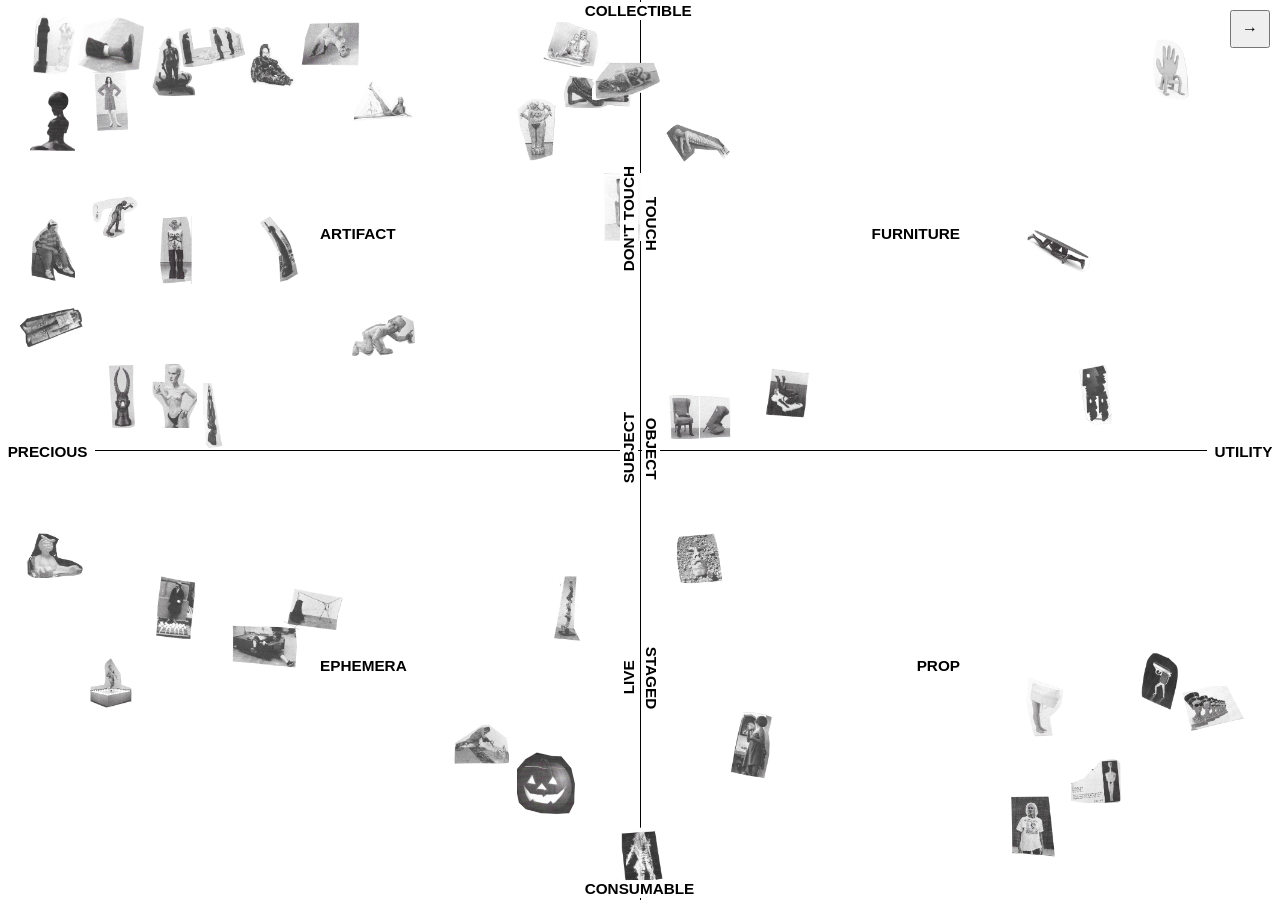
==== commit 91a8564d: "dormant" ====
--- a/index.html
+++ b/index.html
@@ -10,7 +10,7 @@
 <body>
     <!-- DO NOT TOUCH OR DELETE -->
 
-    <button><a href="./about/about.html">→</a></button>
+    <a href="./about/about.html"><button>→</button></a>
     <div class="container full-viewport-height">
         <!-- Horizontal and vertical lines -->
         <div class="horizontal-line"></div>
@@ -450,7 +450,7 @@
     data-body="Elastic activations">
         <img src="images/E_Senga Nengudi Studio Performance with RSVP 1976.png" alt="Image 2-07">
     </div>
-    <div class="image-container touch" style="top: 10.5%; left: 39.27%;"  
+    <!-- <div class="image-container touch" style="top: 10.5%; left: 39.27%;"  
     data-name=""
     data-title="" 
     data-year=""
@@ -518,7 +518,7 @@
     data-year=""
     data-body="">
         <img src="images/E_Anne Imhof Faust 2017.png" alt="Image 2-18">
-    </div> 
+    </div>  -->
     <div class="image-container object touch live" style="top: 91.5%; left: 47.6%;"
     data-title="Burning Man" 
     data-year="2022"
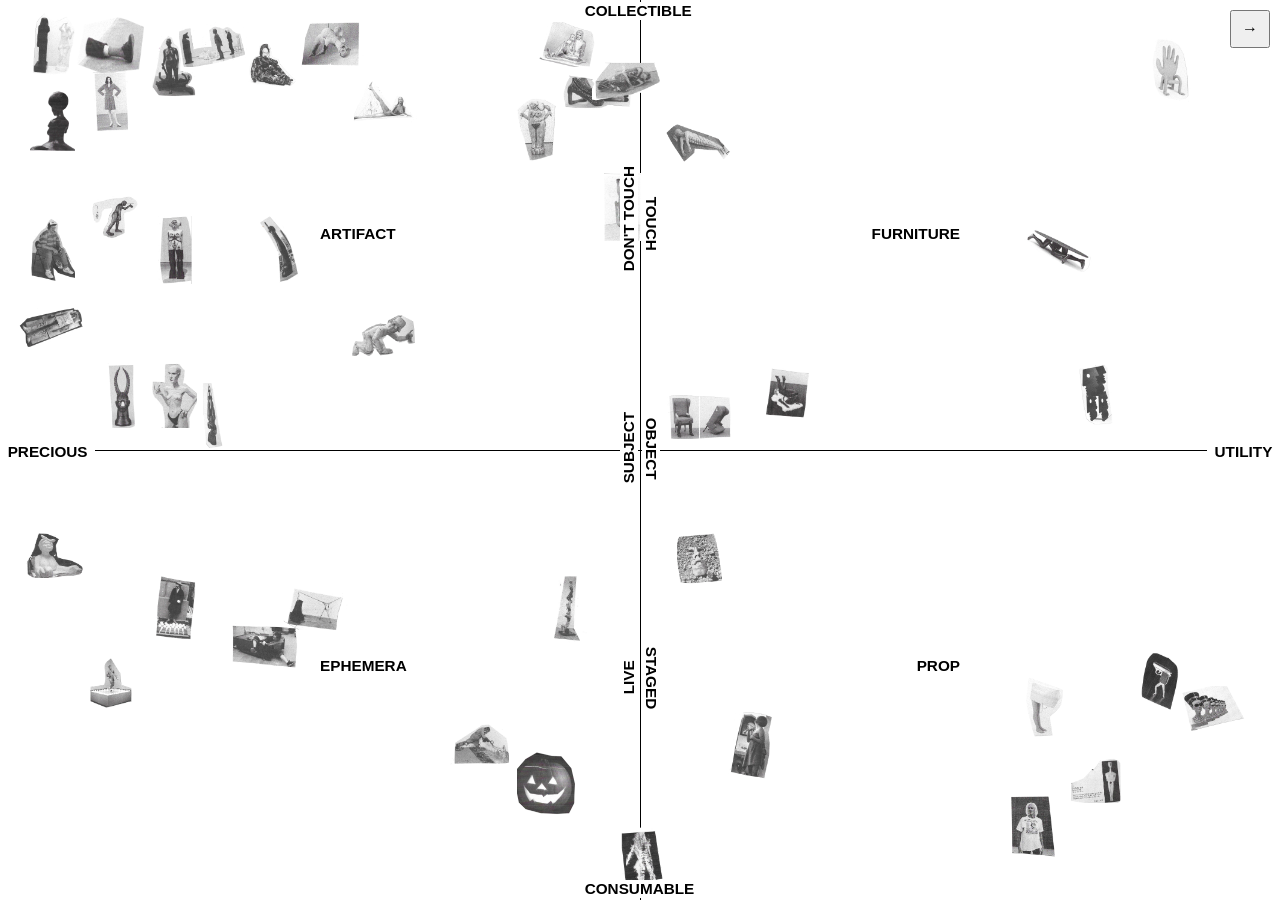
==== commit 5aeda8a8: "location update" ====
--- a/index.html
+++ b/index.html
@@ -92,7 +92,7 @@
     data-body="Endlessly lonely figures">
         <img src="images/A_robert gober untitled leg 1989 .png" alt="Image 1-06">
     </div>
-    <div class="image-container subject dont-touch"style="top: 1.2%; left: 42%;" 
+    <div class="image-container subject dont-touch"style="top: 1.2%; left: 41.7%;" 
     data-name="Jeff Koons"
     data-title="Jeff Koons Michael-Jackson-and-Bubbles"
     data-year="1988" 
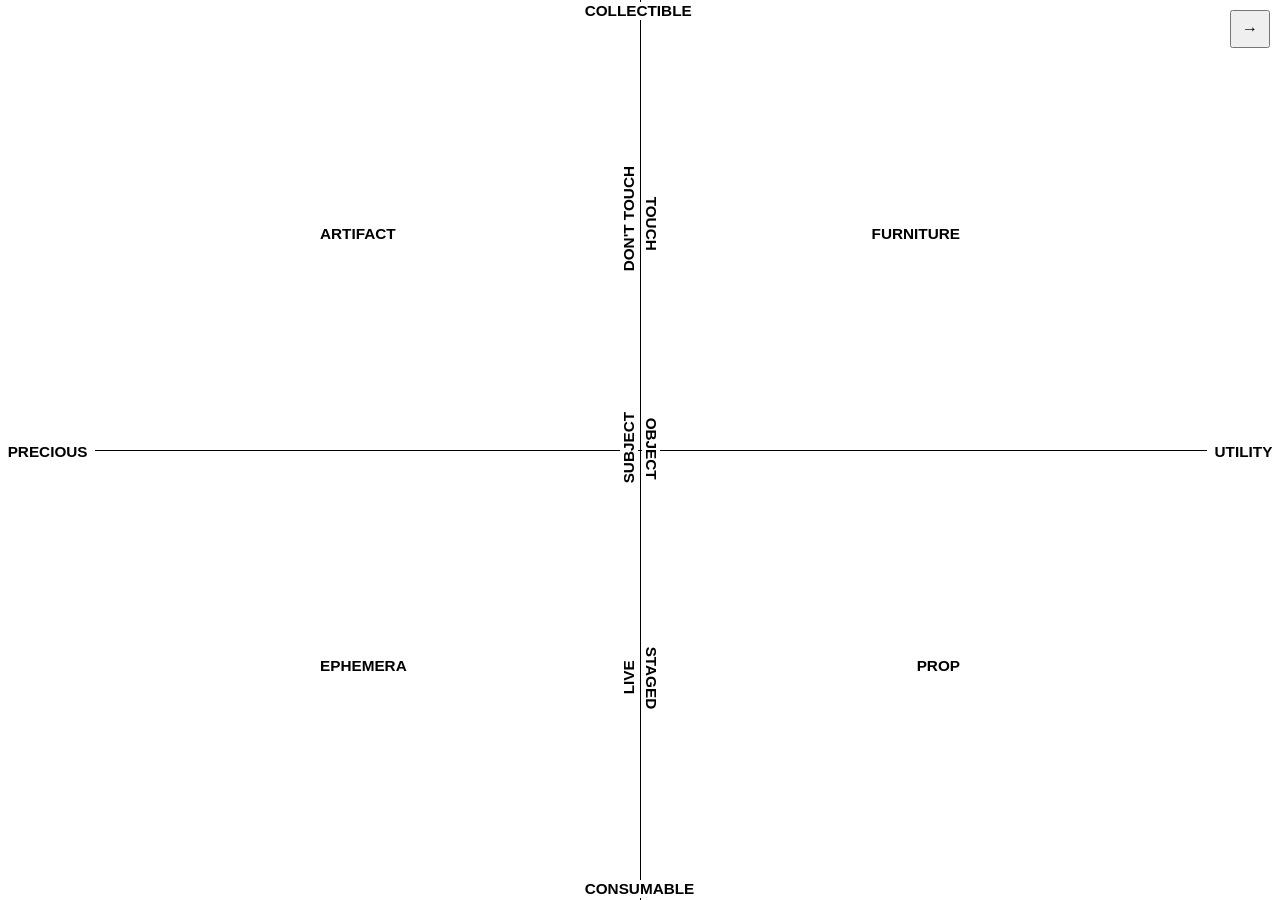
==== commit 89183206: "strapi ?" ====
--- a/index.html
+++ b/index.html
@@ -10,7 +10,7 @@
 <body>
     <!-- DO NOT TOUCH OR DELETE -->
 
-    <a href="./about/about.html"><button>→</button></a>
+    <a href="https://323773.cargo.site/"><button>→</button></a>
     <div class="container full-viewport-height">
         <!-- Horizontal and vertical lines -->
         <div class="horizontal-line"></div>
@@ -46,1093 +46,6 @@
    <!-- Interactive Image Layer -->
    <div class="interactive-container full-viewport-height">
 <!-- DON'T TOUCH OR DELETE -->
-
-
-    <!-- NOW YOU CAN EDIT CLASS IS FOR INTERACTIVE BUTTON LABELS, STYLE IS FOR THE LOCATION WITHIN THE GRID, TITLE AND BODY CAN BE UPDATED WITHIN "", AND CHANGE THE IMG SRC FOR UPLOADING IMAGES FROM THE IMAGES FOLDER -->
-    <!-- Section A -->
-    <div class="image-container dont-touch object" style="top: 24%; left: 11%;" 
-    data-name="Huma Bhaba"
-    data-title="receiver" 
-    data-year="2018" 
-    data-body="When the extraterrestrials make contact with earth, I hope this is what they look like">
-        <img src="images/A_Huma Bhaba receiver 2018.png" alt="Image 1-01">
-    </div>
-    <div class="image-container dont-touch" style="top: 7.5%; left: 6%;"  
-    data-name="Charles Ray"
-    data-title="Fall '91" 
-    data-year="1992" 
-    data-body="At least in his slant towards representation, Ray makes the human uncanny">
-        <img src="images/A_Charles Ray Fall '91 1992.png" alt="Image 1-02">
-    </div>
-    <div class="image-container subject dont-touch" style="top: 24%; left: 1.5%;"  
-    data-name="Duane Hanson"
-    data-title="Man with a Walkman" 
-    data-year="1989"
-    data-body="Theatric realism">
-        <img src="images/A_Duane Hanson Man with a Walkman 1989.png" alt="Image 1-03">
-    </div>
-    <div class="image-container dont-touch staged" style="top: 33.5%; left: 27.27%;"  
-    data-name="Folkert de Jong"
-    data-title="The Shooting...at Watou; 1st of July 2006" 
-    data-year="2006"
-    data-body="This would look good as detritus floating in a flooded relic of a city">
-        <img src="images/A_Folkert de Jong The Shooting...at Watou; 1st of July 2006 2006.png" alt="Image 1-04">
-    </div>
-    <div class="image-container object dont-touch staged"  style="top: 1.2%; left: 14%;"  
-    data-name="George Segal"
-    data-title="The Costume Party" 
-    data-year="1965-67"
-    data-body="1970s window display: camp, scene, color, artifice, archetype">
-        <img src="images/A_George Segal The Costume Party 1965-67.png" alt="Image 1-05">
-    </div>
-    <div class="image-container object dont-touch" style="top: 1.2%; left: 6%;"
-    data-name="robert gober"  
-    data-title="untitled leg" 
-    data-year="1989"
-    data-body="Endlessly lonely figures">
-        <img src="images/A_robert gober untitled leg 1989 .png" alt="Image 1-06">
-    </div>
-    <div class="image-container subject dont-touch"style="top: 1.2%; left: 41.7%;" 
-    data-name="Jeff Koons"
-    data-title="Jeff Koons Michael-Jackson-and-Bubbles"
-    data-year="1988" 
-    data-body="Jeff Koons is a businessman who trades money for other people to manufactures large objects and then he calls them artworks and trades them for more money">
-        <img src="images/A_Jeff Koons Michael-Jackson-and-Bubbles 1988.png" alt="Image 1-07">
-    </div>
-    <div class="image-container dont-touch"  style="top: 3.5%; left: 11%;"
-    data-name="Kiki Smith"  
-    data-title="Rapture" 
-    data-year="2001"
-    data-body="One of first artists I learned about in undergrad when we were all very into feminist archetypes">
-        <img src="images/A_Kiki Smith Rapture 2001.png" alt="Image 1-08">
-    </div>
-    <div class="image-container dont-touch" style="top: 7.4%; left: 27.27%;" 
-    data-name="Liz Craft" 
-    data-title="Lo Schiaccianoci"
-    data-year="2017" 
-    data-body="Is this about heterosexuality?">
-        <img src="images/A_Liz Craft Lo Schiaccianoci 2017.png" alt="Image 1-09">
-    </div>
-    <div class="image-container dont-touch" style="top: 1.2%; left: 23.27%;"
-    data-name="Louise Bourgeois"  
-    data-title="arched figure" 
-    data-year="1999"
-    data-body="Bourgeois insisted her pieces were not directly engaging feminist discourse but instead inhabited a ‘pre-gender’ zone of inquiry. See questions on Nancy Grossman “Cobb II.”">
-        <img src="images/A_louise bourgeois arched figure 1999.png" alt="Image 1-10">
-    </div>
-    <div class="image-container dont-touch" style="top: 40%; left: 7.27%;"
-    data-name="Nancy Grossman"  
-    data-title="Cob II" 
-    data-year="1977-1980"
-    data-body="Nancy Grossman’s insistence about the heads–that they are not men, nor artifacts emerging from BDSM–is a fascinating part of this work to me. I guess it feels like a formal problem. Because she uses forms which connote specificities about gender or about scene, people unconsciously read the works and immediately locate them. From that point, it is hard to have your mind changed about what you’re seeing.">
-        <img src="images/A_Nancy Grossman Cob II 1977-1980.png" alt="Image 1-11">
-    </div>
-    <div class="image-container object dont-touch" style="top: 20.5%; left: 6%;"
-    data-name="Nicole Eisenman"  
-    data-title="Perpetual Motion Machine" 
-    data-year="2019"
-    data-body="Finally a bronze figure who isn’t proud, just on their trodden way">
-        <img src="images/A_Nicole Eisenman Perpetual Motion Machine 2019.png" alt="Image 1-12">
-    </div>
-    <div class="image-container dont-touch staged" style="top: 32.5%; left: 1.5%;"
-    data-name="Paul Thek"  
-    data-title="The Tomb" 
-    data-year="1967"
-    data-body="Death practice #2">
-        <img src="images/A_Paul Thek The Tomb 1967.png" alt="Image 1-13">
-    </div>
-    <div class="image-container dont-touch staged" style="top: 9.5%; left: 1.5%;" 
-    data-name="Simone Leigh" 
-    data-title="Jug" 
-    data-year="2019"
-    data-body="Far beyond representational specificity is where we find pure archetype (no eyes)">
-        <img src="images/A_Simone Leigh Jug 2019.png" alt="Image 1-14">
-    </div>
-    <div class="image-container dont-touch staged" style="top: 42.5%; left: 14%;" 
-    data-name="Alison Saar" 
-     data-title="Sweeping Beauty" 
-     data-year="1997"
-     data-body="How long will gendered divisions of domestic labor haunt the world?">
-        <img src="images/A_Alison Saar Sweeping Beauty 1997.png" alt="Image 15">
-    </div>
-    <div class="image-container object dont-touch staged" style="top: 1.2%; left: 1.5%;"  
-    data-name="Fred Wilson"
-    data-title="The Mete of the Muse" 
-    data-year="2006"
-    data-body="Poetics of arrangement">
-        <img src="images/A_Fred Wilson The Mete of the Muse 2006.png" alt="Image 16">
-    </div>
-    <div class="image-container subject dont-touch staged" style="top: 40%; left: 11%;"  
-    data-name="Greer Lankson"
-    data-title="Rachel" 
-    data-year="1986"
-    data-body="Freaky, creepy, cunty">
-        <img src="images/A_Greer Lankson Rachel 1986.png" alt="Image 17">
-    </div>
-    <div class="image-container dont-touch staged" style="top: 24%; left: 19.27%;" 
-    data-name="Hank Willis Thomas" 
-    data-title="Ulnity 2019" 
-    data-year="2019"
-    data-body="while I disagree with the associations between acension and progress, I bike by this almost every day and feel its insistence">
-        <img src="images/A_Hank Willis Thomas Unity 2019.png" alt="Image 18">
-    </div>
-    <div class="image-container object dont-touch staged" style="top: 7%; left: 44%;"  
-    data-name="Isabelle Albequerque"
-    data-title="An Orgy for Ten People in One Body 2020" 
-    data-year="2020"
-    data-body="The thin white femme body presented yet again as an idealized object for sexual projection">
-        <img src="images/A_Isabelle Albequerque An Orgy for Ten People in One Body 2020.png" alt="Image 19">
-    </div>
-    <div class="image-container dont-touch staged" style="top: 5.25%; left: 46.27%;"  
-    data-name="Josh Kline"
-    data-title="Productivity Gains" 
-    data-year="2016"
-    data-body="Manufacturing beleaguredness">
-        <img src="images/A_Josh Kline Productivity Gains 2016.png" alt="Image 20">
-    </div>
-    <div class="image-container dont-touch staged" style="top: 19.25%; left: 46%;"  
-    data-name="Tony Matelli"
-    data-title="Figure 1 2015" 
-    data-year="2015"
-    ddata-body="Über realism (except the flaccid dick is apparently impervious to gravity)">
-        <img src="images/A_Tony Matelli Figure 1 2015.png" alt="Image 21">
-    </div>
-    <div class="image-container dont-touch staged" style="top: 3.5%; left: 19.27%;"  
-    data-name="Raul de Nieves"
-    data-title="Fina Vision" 
-    data-year="2019"
-    data-body="Raúl's figures are festive and charming if not totally appeasing ">
-        <img src="images/A_Raul de Nieves Fina Vision 2019.png" alt="Image 22">
-    </div>
-    <div class="image-container dont-touch staged" style="top: 10.5%; left: 39.27%;"  
-    data-name="Ruby Neri"
-    data-title="Untitled" 
-    data-year="2019"
-    data-body="A brunette fabricates a legion of blondes">
-        <img src="images/A_Ruby Neri Untitled 2019.png" alt="Image 23">
-    </div>
-    <!-- <div class="image-container object dont-touch staged" style="top: 7%; left: 39.27%;"  
-    data-name="Lee Bul"
-    data-title="Cyborg W1" 
-    data-year="1998"
-    data-body="Prescient silhouettes">
-        <img src="images/A_Lee Bul Cyborg W1 1998.png" alt="Image 24">
-    </div>
-    <div class="image-container object dont-touch staged" style="top: 17.5%; left: 39.27%;"  
-    data-name="Dustin Yellin"
-    data-title="Psychogeography 43" 
-    data-year="2014"
-    data-body="Cheesy universalist story telling">
-        <img src="images/A_Dustin Yellin Psychogeography 43 2014.png" alt="Image 25">
-    </div>
-    <div class="image-container dont-touch staged" style="top: 1.75%; left: 39.27%;"  
-    data-name="Kehinde Wiley"
-    data-title="After La Negress 1872" 
-    data-year="2007"
-    data-body="This statue neighbors the non-profit, United Daughters of the Confederacy which is an organization focused on celebrating womens' efforts towards supporting the Confederate States during the Civil War and is ''saddened that some people find anything connected with the Confederacy to be offensive.''">
-        <img src="images/A_Kehinde Wiley After La Negress 1872 2007.png" alt="Image 26">
-    </div>
-    <div class="image-container dont-touch staged" style="top: 10.5%; left: 39.27%;"  
-    data-name="Philip Grausman"
-    data-title="Victoria" 
-    data-year="2004"
-    data-body="Big white woman’s head #2">
-        <img src="images/A_Philip Grausman Victoria 2004.png" alt="Image 27">
-    </div>
-    <div class="image-container dont-touch" style="top: 21%; left: 39.27%;"  
-    data-name="HaFoSaFo"
-    data-year="1980"
-    data-body="Charming millennial icon. R.I.P.">
-        <img src="images/A_HaFoSaFo 1980.png" alt="Image 28">
-    </div>
-    <div class="image-container touch" style="top: 10.5%; left: 39.27%;"  
-    data-name=""
-    data-title="" 
-    data-year=""
-    data-body="">
-        <img src="images/A_Daniel Roseberry Schiaperelli 2019.png" alt="Image 29">
-    </div>
-    <div class="image-container touch" style="top: 10.5%; left: 39.27%;"  
-    data-name=""
-    data-title="" 
-    data-year=""
-    data-body="">
-        <img src="images/A_Zenos Frudakis Freedom 2001.png" alt="Image 30">
-    </div>
-    <div class="image-container touch" style="top: 10.5%; left: 39.27%;"  
-    data-name=""
-    data-title="" 
-    data-year=""
-    data-body="">
-        <img src="images/A_Cesar Baldaccini Le Pouce 1965.png" alt="Image 31">
-    </div>
-    <div class="image-container touch" style="top: 10.5%; left: 39.27%;"  
-    data-name=""
-    data-title="" 
-    data-year=""
-    data-body="">
-        <img src="images/A_David Shrigley Really Good.2016png.png" alt="Image 32">
-    </div>
-    <div class="image-container touch" style="top: 10.5%; left: 39.27%;"  
-    data-name=""
-    data-title="" 
-    data-year=""
-    data-body="">
-        <img src="images/A_Swarovski Ariel 2024.png" alt="Image 33">
-    </div>
-    <div class="image-container touch" style="top: 10.5%; left: 39.27%;"  
-    data-name=""
-    data-title="" 
-    data-year=""
-    data-body="">
-        <img src="images/A_Candice Lin Future Sarcophogus 2020.png" alt="Image 34">
-    </div>
-    <div class="image-container touch" style="top: 10.5%; left: 39.27%;"  
-    data-name=""
-    data-title="" 
-    data-year=""
-    data-body="">
-        <img src="images/A_Princess Diana Beanie Baby 1997.png" alt="Image 35">
-    </div>
-    <div class="image-container touch" style="top: 10.5%; left: 39.27%;"  
-    data-name=""
-    data-title="" 
-    data-year=""
-    data-body="">
-        <img src="images/A_Kiyan Williams State of Freedom (Marsha P. Johnson) 2024.png" alt="Image 36">
-    </div>
-    <div class="image-container touch" style="top: 10.5%; left: 39.27%;"  
-    data-name=""
-    data-title="" 
-    data-year=""
-    data-body="">
-        <img src="images/A_Puppies Puppies 2022.png" alt="Image 37">
-    </div>
-    <div class="image-container touch" style="top: 10.5%; left: 39.27%;"  
-    data-name=""
-    data-title="" 
-    data-year=""
-    data-body="">
-        <img src="images/A_Jaume Plensa Anna 2014.png" alt="Image 38">
-    </div>
-    <div class="image-container touch" style="top: 10.5%; left: 39.27%;"  
-    data-name=""
-    data-title="" 
-    data-year=""
-    data-body="">
-        <img src="images/A_Mark Manders The Absence of Mark Manders 2020.png" alt="Image 39">
-    </div>
-    <div class="image-container touch" style="top: 10.5%; left: 39.27%;"  
-    data-name=""
-    data-title="" 
-    data-year=""
-    data-body="">
-        <img src="images/A_Henry Moore Large Reclining Figure 1984.png" alt="Image 40">
-    </div>
-    <div class="image-container touch" style="top: 10.5%; left: 39.27%;"  
-    data-name=""
-    data-title="" 
-    data-year=""
-    data-body="">
-        <img src="images/A_John Ahearn Salina 1982.png" alt="Image 40">
-    </div>
-    <div class="image-container touch" style="top: 10.5%; left: 39.27%;"  
-    data-name="Liza Lou"
-    data-title="" 
-    data-year=""
-    data-body="">
-        <img src="images/A_Lisa Lou The Damned 2004.png" alt="Image 40">
-    </div>
-    <div class="image-container touch" style="top: 10.5%; left: 39.27%;"  
-    data-name=""
-    data-title="" 
-    data-year=""
-    data-body="">
-        <img src="images/A_Jeffrey Gibson Like Us 2020.png" alt="Image 40">
-    </div>
-    <div class="image-container touch" style="top: 10.5%; left: 39.27%;"  
-    data-name=""
-    data-title="" 
-    data-year=""
-    data-body="">
-        <img src="images/A_Lauren Halsey The East Side of South-Central Los Angeles Hieroglyph Prototype Architecture (I) 2022.png" alt="Image 40">
-    </div>
-    <div class="image-container touch" style="top: 42.5%; left: 27.27%;"  
-    data-name="Ugo Rodinone"
-    data-title="If there were anywhere but desert. monday" 
-    data-year="2000"
-    data-body="White men seem sensitive about clowns">
-        <img src="images/A_Ugo Rodinone If there were anywhere but desert. monday 2000.png" alt="Image 0">
-    </div> 
-    <div class="image-container touch" style="top: 10.5%; left: 39.27%;"  
-    data-name=""
-    data-title="" 
-    data-year=""
-    data-body="">
-        <img src="images/A_Hugh Hayden Eve 2023.png" alt="Image 40">
-    </div>
-    <div class="image-container touch" style="top: 10.5%; left: 39.27%;"  
-    data-name=""
-    data-title="" 
-    data-year=""
-    data-body="">
-        <img src="images/A_David Altmejd Crystal System 2019.png" alt="Image 40">
-    </div>
-    <div class="image-container touch" style="top: 10.5%; left: 39.27%;"  
-    data-name=""
-    data-title="" 
-    data-year=""
-    data-body="">
-        <img src="images/A_Katharina Frisch Frau mit Hund 2004.png" alt="Image 40">
-    </div>
-    <div class="image-container touch" style="top: 10.5%; left: 39.27%;"  
-    data-name=""
-    data-title="" 
-    data-year=""
-    data-body="">
-        <img src="images/A_Karon Davis Stretching Ballerina 2022.png" alt="Image 40">
-    </div>
-    <div class="image-container touch" style="top: 10.5%; left: 39.27%;"  
-    data-name=""
-    data-title="" 
-    data-year=""
-    data-body="">
-        <img src="images/A_Jordan Wolfson Female Figure 2014.png" alt="Image 40">
-    </div> -->
-   
-    <!-- Section E -->
-    <div class="image-container subject dont-touch live" style="top: 68%; left: 18%;" 
-    data-name="Aki Sasamoto" 
-    data-title="Centrifugal March"
-    data-year="2012"
-    data-body="Diagrams that become performances or the other way around">
-        <img src="images/E_Aki Sasamoto Centrifugal March 2012.png" alt="Image 2-01"> 
-    </div>
-    <div class="image-container object dont-touch live" style="top: 64%; left: 42%;"
-    data-name="Narcissister"  
-    data-title="Totem"
-    data-year="2019" 
-    data-body="Performing in this piece made me feel like generally audiences are dumb, distracted, and have terrible attention spans">
-        <img src="images/E_Narcissister Totem 2019.png" alt="Image 2-02">
-    </div>
-    <div class="image-container subject touch live" style="top: 64%; left: 11%;"
-    data-name="David Hammons"  
-    data-title="Bliz-aard Sale" 
-    data-year="1983"
-    data-body="Art of the encounter 1: money study">
-        <img src="images/E_David Hammons Bliz-aard Sale 1983.png" alt="Image 2-03">
-    </div>
-    <div class="image-container object dont-touch live" style="top: 72%; left: 6%;"
-    data-name="Felix Gonzalez Torres"  
-    data-title="Untitled (go go dancing platform)"
-    data-year="1991" 
-    data-body="Felix's most overt body">
-        <img src="images/E_Felix Gonzalez Torres Untitled (go go dancing platform) 1991.png" alt="Image 2-04">
-    </div>
-    <div class="image-container object dont-touch staged" style="top: 58%; left: 1.5%;"
-    data-name="Kara Walker"  
-    data-title="A Subtlety or the Marvelous Sugar Baby"
-    data-year="2014" 
-    data-body="When this show was up there was a constant line of people waiting on Kent Avenue. I remember the sun hitting the small molasses-coated sculptures look like they were melting in the sun and crews of white people laughing and taking selfies near the cunt">
-        <img src="images/E_Kara Walker A Subtlety or the Marvelous Sugar Baby 2014.png" alt="Image 2-05">
-    </div>
-    <div class="image-container subject dont-touch live" style="top: 79%; left: 35%;"
-    data-name="Richard Serra"  
-    data-title="Splashing" 
-    data-year="1968"
-    data-body="The most adaptable metal is also the most toxic">
-        <img src="images/E_Richard Serra Splashing 1968.png" alt="Image 2-06">
-    </div>
-    <div class="image-container subject dont-touch live" style="top: 64%; left: 22%;"
-    data-name="Senga Nengudi"  
-    data-title="Studio Performance with RSVP" 
-    data-year="1976"
-    data-body="Elastic activations">
-        <img src="images/E_Senga Nengudi Studio Performance with RSVP 1976.png" alt="Image 2-07">
-    </div>
-    <!-- <div class="image-container touch" style="top: 10.5%; left: 39.27%;"  
-    data-name=""
-    data-title="" 
-    data-year=""
-    data-body="">
-        <img src="images/E_Tino Sehgal Kiss 2003.png" alt="Image 2-08">
-    </div> 
-    <div class="image-container touch" style="top: 10.5%; left: 39.27%;"  
-    data-name=""
-    data-title="" 
-    data-year=""
-    data-body="">
-        <img src="images/E_Trisha Brown Walking on the Wall 1971.png" alt="Image 2-09">
-    </div> <div class="image-container touch" style="top: 10.5%; left: 39.27%;"  
-    data-name=""
-    data-title="" 
-    data-year=""
-    data-body="">
-        <img src="images/E_Tom Friedman Untitled 1996.png" alt="Image 2-10">
-    </div> <div class="image-container touch" style="top: 10.5%; left: 39.27%;"  
-    data-name=""
-    data-title="" 
-    data-year=""
-    data-body="">
-        <img src="images/E_Trisha Brown Walking on the Wall 1971.png" alt="Image 2-11">
-    </div> <div class="image-container touch" style="top: 10.5%; left: 39.27%;"  
-    data-name=""
-    data-title="" 
-    data-year=""
-    data-body="">
-        <img src="images/E_Yoko Ono Cut Piece 1964.png" alt="Image 2-12">
-    </div> <div class="image-container touch" style="top: 10.5%; left: 39.27%;"  
-    data-name=""
-    data-title="" 
-    data-year=""
-    data-body="">
-        <img src="images/E_Pope L. Great White Way 2001-2009.png" alt="Image 2-13">
-    </div> <div class="image-container touch" style="top: 10.5%; left: 39.27%;"  
-    data-name=""
-    data-title="" 
-    data-year=""
-    data-body="">
-        <img src="images/E_Marina Abromovic and Ulay Relation in Time 1977_2010.png" alt="Image 2-14">
-    </div> <div class="image-container touch" style="top: 10.5%; left: 39.27%;"  
-    data-name=""
-    data-title="" 
-    data-year=""
-    data-body="">
-        <img src="images/E_Ana Mendieta Silhueta Series.png" alt="Image 2-15">
-    </div> <div class="image-container touch" style="top: 10.5%; left: 39.27%;"  
-    data-name=""
-    data-title="" 
-    data-year=""
-    data-body="">
-        <img src="images/E_Carolee Schneeman Up to and Including Her Limits 1973.png" alt="Image 2-16">
-    </div> <div class="image-container touch" style="top: 10.5%; left: 39.27%;"  
-    data-name=""
-    data-title="" 
-    data-year=""
-    data-body="">
-        <img src="images/E_Urs Fischer Standing Julian 2015.png" alt="Image 2-17">
-    </div> 
-    <div class="image-container touch" style="top: 10.5%; left: 39.27%;"  
-    data-name=""
-    data-title="" 
-    data-year=""
-    data-body="">
-        <img src="images/E_Anne Imhof Faust 2017.png" alt="Image 2-18">
-    </div>  -->
-    <div class="image-container object touch live" style="top: 91.5%; left: 47.6%;"
-    data-title="Burning Man" 
-    data-year="2022"
-    data-body="From afar, Burning Man feels like mdma-fueled corporate glamping but have always had affinity towards the ritualized burn as a central event in that world">
-        <img src="images/E_Burning Man.png" alt="Image 2-10">
-    </div>
-    <!-- <div class="image-container touch" style="top: 10.5%; left: 39.27%;"  
-    data-name=""
-    data-title="" 
-    data-year=""
-    data-body="">
-        <img src="images/E_Adrian Piper Catalysis IV 1970.png" alt="Image 2-17">
-    </div> 
-    <div class="image-container touch" style="top: 10.5%; left: 39.27%;"  
-    data-name=""
-    data-title="" 
-    data-year=""
-    data-body="">
-        <img src="images/E_" alt="Image 2-17">
-    </div> 
-    <div class="image-container touch" style="top: 10.5%; left: 39.27%;"  
-    data-name=""
-    data-title="" 
-    data-year=""
-    data-body="">
-        <img src="images/E_" alt="Image 2-17">
-    </div> 
-    <div class="image-container touch" style="top: 10.5%; left: 39.27%;"  
-    data-name=""
-    data-title="" 
-    data-year=""
-    data-body="">
-        <img src="images/E_" alt="Image 2-17">
-    </div> 
-    <div class="image-container touch" style="top: 10.5%; left: 39.27%;"  
-    data-name=""
-    data-title="" 
-    data-year=""
-    data-body="">
-        <img src="images/E_" alt="Image 2-17">
-    </div> 
-    <div class="image-container touch" style="top: 10.5%; left: 39.27%;"  
-    data-name=""
-    data-title="" 
-    data-year=""
-    data-body="">
-        <img src="images/E_" alt="Image 2-17">
-    </div> 
-    <div class="image-container touch" style="top: 10.5%; left: 39.27%;"  
-    data-name=""
-    data-title="" 
-    data-year=""
-    data-body="">
-        <img src="images/E_" alt="Image 2-17">
-    </div> 
-    <div class="image-container touch" style="top: 10.5%; left: 39.27%;"  
-    data-name=""
-    data-title="" 
-    data-year=""
-    data-body="">
-        <img src="images/E_" alt="Image 2-17">
-    </div> 
-    <div class="image-container touch" style="top: 10.5%; left: 39.27%;"  
-    data-name=""
-    data-title="" 
-    data-year=""
-    data-body="">
-        <img src="images/E_" alt="Image 2-17">
-    </div> 
-    <div class="image-container touch" style="top: 10.5%; left: 39.27%;"  
-    data-name=""
-    data-title="" 
-    data-year=""
-    data-body="">
-        <img src="images/E_" alt="Image 2-17">
-    </div>  -->
- 
-    <div class="image-container object touch live" style="top: 83.5%; left: 40%;"  
-    data-title="Jack O Lantern" 
-    data-body="Seasonal">
-        <img src="images/E_Jack o Lantern.png" alt="Image 2-00">
-    </div>
-    <!-- <div class="image-container touch" style="top: 10.5%; left: 39.27%;"  
-    data-name=""
-    data-title="" 
-    data-year=""
-    data-body="">
-        <img src="images/E_" alt="Image 2-17">
-    </div> 
-    <div class="image-container touch" style="top: 10.5%; left: 39.27%;"  
-    data-name=""
-    data-title="" 
-    data-year=""
-    data-body="">
-        <img src="images/E_" alt="Image 2-17">
-    </div> 
-    <div class="image-container touch" style="top: 10.5%; left: 39.27%;"  
-    data-name=""
-    data-title="" 
-    data-year=""
-    data-body="">
-        <img src="images/E_" alt="Image 2-17">
-    </div> 
-    <div class="image-container touch" style="top: 10.5%; left: 39.27%;"  
-    data-name=""
-    data-title="" 
-    data-year=""
-    data-body="">
-        <img src="images/E_" alt="Image 2-17">
-    </div> 
-    <div class="image-container touch" style="top: 10.5%; left: 39.27%;"  
-    data-name=""
-    data-title="" 
-    data-year=""
-    data-body="">
-        <img src="images/E_" alt="Image 2-17">
-    </div>  -->
-
-    <!-- Section F -->
-    <div class="image-container object touch staged" style="top: 40%; left: 59%;"  
-    data-name="Allen Jones"
-    data-title="Chair" 
-    data-year="1969"
-    data-body="Figurative furniture as a represention of power dynamics aka eroticism as far as I can discern begins with Allen Jones and his controversial and imitable human furniture series ">
-        <img src="images/F_Allen Jones Chair 1969.png" alt="Image 3-01">
-    </div>
-    <!-- <div class="image-container object touch staged" style="top: 40%; left: 59%;"  
-    data-title="Allen Jones Chair 1969" 
-    data-body="Figurative furniture as a represention of power dynamics aka eroticism as far as I can discern begins with Allen Jones and his controversial and imitable human furniture series ">
-        <img src="images/F_alina" alt="Image 3-02">
-    </div> -->
-    <div class="image-container object touch live" style="top: 42.5%; left: 52%;"
-    data-name="Jamie Eisenstein"  
-    data-title="Arm Chair"
-    data-year="2006" 
-    data-body="Serving 2007 in Portland, Oregon vibes">
-        <img src="images/F_Jamie Eisenstein Arm Chair 2006.png" alt="Image 3-03">
-    </div>
-    <div class="image-container object touch staged" style="top: 40%; left: 83%;"  
-    data-title="Animate Objects" 
-    data-year="2023"
-    data-body="I can't picture this looking great in anyone's home">
-        <img src="images/F_Animate Objects 2023.png" alt="Image 3-04">
-    </div>
-    <div class="image-container object touch staged" style="top: 4%; left: 89%;"
-    data-name="Chris Wolston"  
-    data-title="Temperatures Rising" 
-    data-body="Design culture rewards obscurely functional objects as long as they appear to be challenging to construct">
-        <img src="images/F_Chris Wolston Temperatures Rising.png" alt="Image 3-05">
-    </div> 
-    <div class="image-container object touch staged" style="top: 24%; left: 80%;" 
-    data-name="Dzmitry Samal" 
-    data-title="Human Table 2009"
-    data-year="2009" 
-    data-body="Great for the frat house">
-        <img src="images/F_Dzmitry Samal Human Table 2009.png" alt="Image 3-06">
-    </div>
-    <!-- <div class="image-container touch" style="top: 10.5%; left: 39.27%;"  
-    data-name=""
-    data-title="" 
-    data-year=""
-    data-body="">
-    <img src="images/F_" alt="Image 3-00">
-    </div>
-    <div class="image-container touch" style="top: 10.5%; left: 39.27%;"  
-    data-name=""
-    data-title="" 
-    data-year=""
-    data-body="">
-    <img src="images/F_" alt="Image 3-00">
-    </div>
-    <div class="image-container touch" style="top: 10.5%; left: 39.27%;"  
-    data-name=""
-    data-title="" 
-    data-year=""
-    data-body="">
-    <img src="images/F_" alt="Image 3-00">
-    </div>
-    <div class="image-container touch" style="top: 10.5%; left: 39.27%;"  
-    data-name=""
-    data-title="" 
-    data-year=""
-    data-body="">
-    <img src="images/F_" alt="Image 3-00">
-    </div>
-    <div class="image-container touch" style="top: 10.5%; left: 39.27%;"  
-    data-name=""
-    data-title="" 
-    data-year=""
-    data-body="">
-    <img src="images/F_" alt="Image 3-00">
-    </div>
-    <div class="image-container touch" style="top: 10.5%; left: 39.27%;"  
-    data-name=""
-    data-title="" 
-    data-year=""
-    data-body="">
-    <img src="images/F_" alt="Image 3-00">
-    </div>
-    <div class="image-container touch" style="top: 10.5%; left: 39.27%;"  
-    data-name=""
-    data-title="" 
-    data-year=""
-    data-body="">
-    <img src="images/F_" alt="Image 3-00">
-    </div>
-    <div class="image-container touch" style="top: 10.5%; left: 39.27%;"  
-    data-name=""
-    data-title="" 
-    data-year=""
-    data-body="">
-    <img src="images/F_" alt="Image 3-00">
-    </div>
-    <div class="image-container touch" style="top: 10.5%; left: 39.27%;"  
-    data-name=""
-    data-title="" 
-    data-year=""
-    data-body="">
-    <img src="images/F_" alt="Image 3-00">
-    </div>
-    <div class="image-container touch" style="top: 10.5%; left: 39.27%;"  
-    data-name=""
-    data-title="" 
-    data-year=""
-    data-body="">
-    <img src="images/F_" alt="Image 3-00">
-    </div>
-    <div class="image-container touch" style="top: 10.5%; left: 39.27%;"  
-    data-name=""
-    data-title="" 
-    data-year=""
-    data-body="">
-    <img src="images/F_" alt="Image 3-00">
-    </div>
-    <div class="image-container touch" style="top: 10.5%; left: 39.27%;"  
-    data-name=""
-    data-title="" 
-    data-year=""
-    data-body="">
-    <img src="images/F_" alt="Image 3-00">
-    </div>
-    <div class="image-container touch" style="top: 10.5%; left: 39.27%;"  
-    data-name=""
-    data-title="" 
-    data-year=""
-    data-body="">
-    <img src="images/F_" alt="Image 3-00">
-    </div> -->
-    <div class="image-container object dont-touch staged" style="top: 12%; left: 52%;"
-    data-name="Catalina Ouyang"  
-    data-title="Bitch Bench" 
-    data-year="2018"
-    data-body="Bitch as in bitching ">
-        <img src="images/F_Catalina Ouyang Bitch Bench 2018.png" alt="Image 3-20">
-    </div>
-    <!-- <div class="image-container touch" style="top: 10.5%; left: 39.27%;"  
-    data-name=""
-    data-title="" 
-    data-year=""
-    data-body="">
-    <img src="images/F_" alt="Image 3-00">
-    </div>
-    <div class="image-container touch" style="top: 10.5%; left: 39.27%;"  
-    data-name=""
-    data-title="" 
-    data-year=""
-    data-body="">
-    <img src="images/F_" alt="Image 3-00">
-    </div>
-    <div class="image-container touch" style="top: 10.5%; left: 39.27%;"  
-    data-name=""
-    data-title="" 
-    data-year=""
-    data-body="">
-    <img src="images/F_" alt="Image 3-00">
-    </div>
-    <div class="image-container touch" style="top: 10.5%; left: 39.27%;"  
-    data-name=""
-    data-title="" 
-    data-year=""
-    data-body="">
-    <img src="images/F_" alt="Image 3-00">
-    </div>
-    <div class="image-container touch" style="top: 10.5%; left: 39.27%;"  
-    data-name=""
-    data-title="" 
-    data-year=""
-    data-body="">
-    <img src="images/F_" alt="Image 3-00">
-    </div>
-    <div class="image-container touch" style="top: 10.5%; left: 39.27%;"  
-    data-name=""
-    data-title="" 
-    data-year=""
-    data-body="">
-    <img src="images/F_" alt="Image 3-00">
-    </div>
-    <div class="image-container touch" style="top: 10.5%; left: 39.27%;"  
-    data-name=""
-    data-title="" 
-    data-year=""
-    data-body="">
-    <img src="images/F_" alt="Image 3-00">
-    </div>
-    <div class="image-container touch" style="top: 10.5%; left: 39.27%;"  
-    data-name=""
-    data-title="" 
-    data-year=""
-    data-body="">
-    <img src="images/F_" alt="Image 3-00">
-    </div>
-    <div class="image-container touch" style="top: 10.5%; left: 39.27%;"  
-    data-name=""
-    data-title="" 
-    data-year=""
-    data-body="">
-    <img src="images/F_" alt="Image 3-00">
-    </div>
-    <div class="image-container touch" style="top: 10.5%; left: 39.27%;"  
-    data-name=""
-    data-title="" 
-    data-year=""
-    data-body="">
-    <img src="images/F_" alt="Image 3-00">
-    </div>
-    <div class="image-container touch" style="top: 10.5%; left: 39.27%;"  
-    data-name=""
-    data-title="" 
-    data-year=""
-    data-body="">
-    <img src="images/F_" alt="Image 3-00">
-    </div>
-    <div class="image-container touch" style="top: 10.5%; left: 39.27%;"  
-    data-name=""
-    data-title="" 
-    data-year=""
-    data-body="">
-    <img src="images/F_" alt="Image 3-00">
-    </div> -->
-
-    <!-- Section P -->
-    <div class="image-container object dont-touch staged" style="top: 72%; left: 88%;" 
-    data-name="Laurie Simmons" 
-    data-title="The Music of Regret" 
-    data-year="2006"
-    data-body="Featuring the complex inner workings of life as a high heeled gun">
-        <img src="images/P_Laurie Simmons The Music of Regret 2006.png" alt="Image 4-01">
-    </div>
-    <div class="image-container subject dont-touch staged" style="top: 88%; left: 78%;" 
-    data-name="Pippa Garner" 
-    data-title="$ell your $elf" 
-    data-year="2023"
-    data-body="The fact that Pippa had her first institutional art show in her 80's only adds to her appeal">
-        <img src="images/P_Pippa Garner $ell your $elf 2023.png" alt="Image 4-02">
-    </div>
-    <!-- <div class="image-container subject touch staged" style="top: 88%; left: 78%;"  
-    data-name="Paul McCarthy" 
-    data-title="Masks (Popeye)"
-    data-year="1994" 
-     data-body="One of the least revolting masks from this series">
-        <img src="images/P_Paul" alt="Image 4-03">
-    </div> -->
-    <div class="image-container subject dont-touch staged" style="top: 75%; left: 92%;"
-    data-name="Isa Genzken"  
-    data-title="Nofretete" 
-    data-year="2014"
-    data-body="The idol becomes an icon becomes a mascot becomes a model">
-        <img src="images/P_Isa Genzken Nofretete 2014.png" alt="Image 4-05">
-    </div>
-    <div class="image-container object touch staged" style="top: 83%; left: 83%;" 
-    data-name="Gala Committee" 
-    data-title="Cycladic Idol" 
-    data-year="1998"
-    data-body="The Gala Committee’s Melrose Place prop fabrication project is 100% goals. Perfect equilibrium between a DIY conceptualism and a high art fabrication.">
-        <img src="images/P_Gala Committee Cycladic Idol 1998.png" alt="Image 4-06">
-    </div>
-    <div class="image-container touch staged" style="top: 58%; left: 52%;"  
-    data-name="David Wojnarowicz"
-    data-title="Untitled (Face in Dirt)" 
-    data-year="1991"
-    data-body="Gallup, NM. Rehearsing death. Taken May 1991, David died September 1992.">
-        <img src="images/P_David Wojnarowicz Untitled (Face in Dirt) 1991.png" alt="Image 4-07">
-    </div>
-    <!-- <div class="image-container touch" style="top: 10.5%; left: 39.27%;"  
-    data-name="Martha Rosler"
-    data-title="Semiotics of the Kitchen" 
-    data-year="1975"
-    data-body="Seminal chef">
-    <img src="images/P_Martha Rosler Semiotics of the Kitchen 1975.png" alt="Image 4-08">
-    </div> -->
-    <div class="image-container dont-touch staged" style="top: 79%; left: 56%;"  
-    data-name="Cindy Sherman"
-    data-title="Untitled Film Still #2"
-    data-year="1977"
-    data-body="Having been raised in a house where most of the movies I watched were from the 1950’s, this body of work opened up some previously foreclosed information; The femme protagonist didn't 'wake up like this' but is instead an aesthetically controlled entity. ">
-        <img src="images/P_Cindy Sherman Untitled Film Still no2 1977.png" alt="Image 4-09">
-    </div>
-    <!-- <div class="image-container touch" style="top: 10.5%; left: 39.27%;"  
-    data-name=""
-    data-title="" 
-    data-year=""
-    data-body="">
-    <img src="images/P_Vanessa Beecroft VB16 1999.png" alt="Image 4-10">
-    </div>
-    <div class="image-container touch" style="top: 10.5%; left: 39.27%;"  
-    data-name=""
-    data-title="" 
-    data-year=""
-    data-body="">
-    <img src="images/P_Rachel Harrison Alexander the Great 2007.png" alt="Image 4-11">
-    </div>
-    <div class="image-container touch" style="top: 10.5%; left: 39.27%;"  
-    data-name=""
-    data-title="" 
-    data-year=""
-    data-body="">
-    <img src="images/P_Meredith Cadaver Body.png" alt="Image 4-12">
-    </div>
-    <div class="image-container touch" style="top: 10.5%; left: 39.27%;"  
-    data-name=""
-    data-title="" 
-    data-year=""
-    data-body="">
-    <img src="images/P_Blow Up Doll.png" alt="Image 4-13">
-    </div>
-    <div class="image-container touch" style="top: 10.5%; left: 39.27%;"  
-    data-name=""
-    data-title="" 
-    data-year=""
-    data-body="">
-    <img src="images/P_Madame Tussards Wax Museum Marilyn Monroe.png" alt="Image 4-14">
-    </div>
-    <div class="image-container touch" style="top: 10.5%; left: 39.27%;"  
-    data-name=""
-    data-title="" 
-    data-year=""
-    data-body="">
-    <img src="images/P_Nikki S Lee Part 2 2003.png" alt="Image 4-15">
-    </div>
-    <div class="image-container touch" style="top: 10.5%; left: 39.27%;"  
-    data-name=""
-    data-title="" 
-    data-year=""
-    data-body="">
-    <img src="images/P_Bruce Nauman Self Portrait as a Fountain 1966.png" alt="Image 4-16">
-    </div>
-    <div class="image-container touch" style="top: 10.5%; left: 39.27%;"  
-    data-name=""
-    data-title="" 
-    data-year=""
-    data-body="">
-    <img src="images/P_Newborn.png" alt="Image 4-17">
-    </div>
-    <div class="image-container touch" style="top: 10.5%; left: 39.27%;"  
-    data-name=""
-    data-title="" 
-    data-year=""
-    data-body="">
-    <img src="images/P_matthew barney.png" alt="Image 4-18">
-    </div>
-    <div class="image-container touch" style="top: 10.5%; left: 39.27%;"  
-    data-name=""
-    data-title="" 
-    data-year=""
-    data-body="">
-    <img src="images/P_Andrea Fraser Untitled 2003.png" alt="Image 4-19">
-    </div>
-    <div class="image-container touch" style="top: 10.5%; left: 39.27%;"  
-    data-name=""
-    data-title="" 
-    data-year=""
-    data-body="">
-    <img src="images/P_Eleanor Antin Carving a Traditional Sculpture 1972.png" alt="Image 4-20">
-    </div>
-    <div class="image-container touch" style="top: 10.5%; left: 39.27%;"  
-    data-name=""
-    data-title="" 
-    data-year=""
-    data-body="">
-    <img src="images/P_Rebecca Horn Mechanical Bodyfan 1973-74.png" alt="Image 4-21">
-    </div> -->
-    <div class="image-container object touch live" style="top: 75%; left: 79%;"  
-    data-name="Erwin Wurm"
-    data-title="One Minute Sculpture" 
-    data-year="1997"
-    data-body="1 minute sculptures feels like what art will be in the apocalypse, but euphorically so">
-        <img src="images/P_Erwin Wurm One Minute Sculpture 1997.png" alt="Image 4-22">
-    </div>
-    <!-- <div class="image-container touch" style="top: 10.5%; left: 39.27%;"  
-    data-name=""
-    data-title="" 
-    data-year=""
-    data-body="">
-    <img src="images/P_" alt="Image 4-00">
-    </div>
-    <div class="image-container touch" style="top: 10.5%; left: 39.27%;"  
-    data-name=""
-    data-title="" 
-    data-year=""
-    data-body="">
-    <img src="images/P_" alt="Image 4-00">
-    </div>
-    <div class="image-container touch" style="top: 10.5%; left: 39.27%;"  
-    data-name=""
-    data-title="" 
-    data-year=""
-    data-body="">
-    <img src="images/P_" alt="Image 4-00">
-    </div>
-    <div class="image-container touch" style="top: 10.5%; left: 39.27%;"  
-    data-name=""
-    data-title="" 
-    data-year=""
-    data-body="">
-    <img src="images/P_" alt="Image 4-00">
-    </div>
-    <div class="image-container touch" style="top: 10.5%; left: 39.27%;"  
-    data-name=""
-    data-title="" 
-    data-year=""
-    data-body="">
-    <img src="images/P_" alt="Image 4-00">
-    </div>
-    <div class="image-container touch" style="top: 10.5%; left: 39.27%;"  
-    data-name=""
-    data-title="" 
-    data-year=""
-    data-body="">
-    <img src="images/P_" alt="Image 4-00">
-    </div>
-    <div class="image-container touch" style="top: 10.5%; left: 39.27%;"  
-    data-name=""
-    data-title="" 
-    data-year=""
-    data-body="">
-    <img src="images/P_" alt="Image 4-00">
-    </div>
-    <div class="image-container touch" style="top: 10.5%; left: 39.27%;"  
-    data-name=""
-    data-title="" 
-    data-year=""
-    data-body="">
-    <img src="images/P_" alt="Image 4-00">
-    </div>
-    <div class="image-container touch" style="top: 10.5%; left: 39.27%;"  
-    data-name=""
-    data-title="" 
-    data-year=""
-    data-body="">
-    <img src="images/P_" alt="Image 4-00">
-    </div>
-    <div class="image-container touch" style="top: 10.5%; left: 39.27%;"  
-    data-name=""
-    data-title="" 
-    data-year=""
-    data-body="">
-    <img src="images/P_" alt="Image 4-00">
-    </div>
-    <div class="image-container touch" style="top: 10.5%; left: 39.27%;"  
-    data-name=""
-    data-title="" 
-    data-year=""
-    data-body="">
-    <img src="images/P_" alt="Image 4-00">
-    </div>
-    <div class="image-container touch" style="top: 10.5%; left: 39.27%;"  
-    data-name=""
-    data-title="" 
-    data-year=""
-    data-body="">
-    <img src="images/P_" alt="Image 4-00">
-    </div>
-    <div class="image-container touch" style="top: 10.5%; left: 39.27%;"  
-    data-name=""
-    data-title="" 
-    data-year=""
-    data-body="">
-    <img src="images/P_" alt="Image 4-00">
-    </div>
-    <div class="image-container touch" style="top: 10.5%; left: 39.27%;"  
-    data-name=""
-    data-title="" 
-    data-year=""
-    data-body="">
-    <img src="images/P_" alt="Image 4-00">
-    </div>
-    <div class="image-container touch" style="top: 10.5%; left: 39.27%;"  
-    data-name=""
-    data-title="" 
-    data-year=""
-    data-body="">
-    <img src="images/P_" alt="Image 4-00">
-    </div>
-    <div class="image-container touch" style="top: 10.5%; left: 39.27%;"  
-    data-name=""
-    data-title="" 
-    data-year=""
-    data-body="">
-    <img src="images/P_" alt="Image 4-00">
-    </div>
-    <div class="image-container touch" style="top: 10.5%; left: 39.27%;"  
-    data-name=""
-    data-title="" 
-    data-year=""
-    data-body="">
-    <img src="images/P_" alt="Image 4-00">
-    </div>
-    <div class="image-container touch" style="top: 10.5%; left: 39.27%;"  
-    data-name=""
-    data-title="" 
-    data-year=""
-    data-body="">
-    <img src="images/P_" alt="Image 4-00">
-    </div> -->
 </div>
  
 
